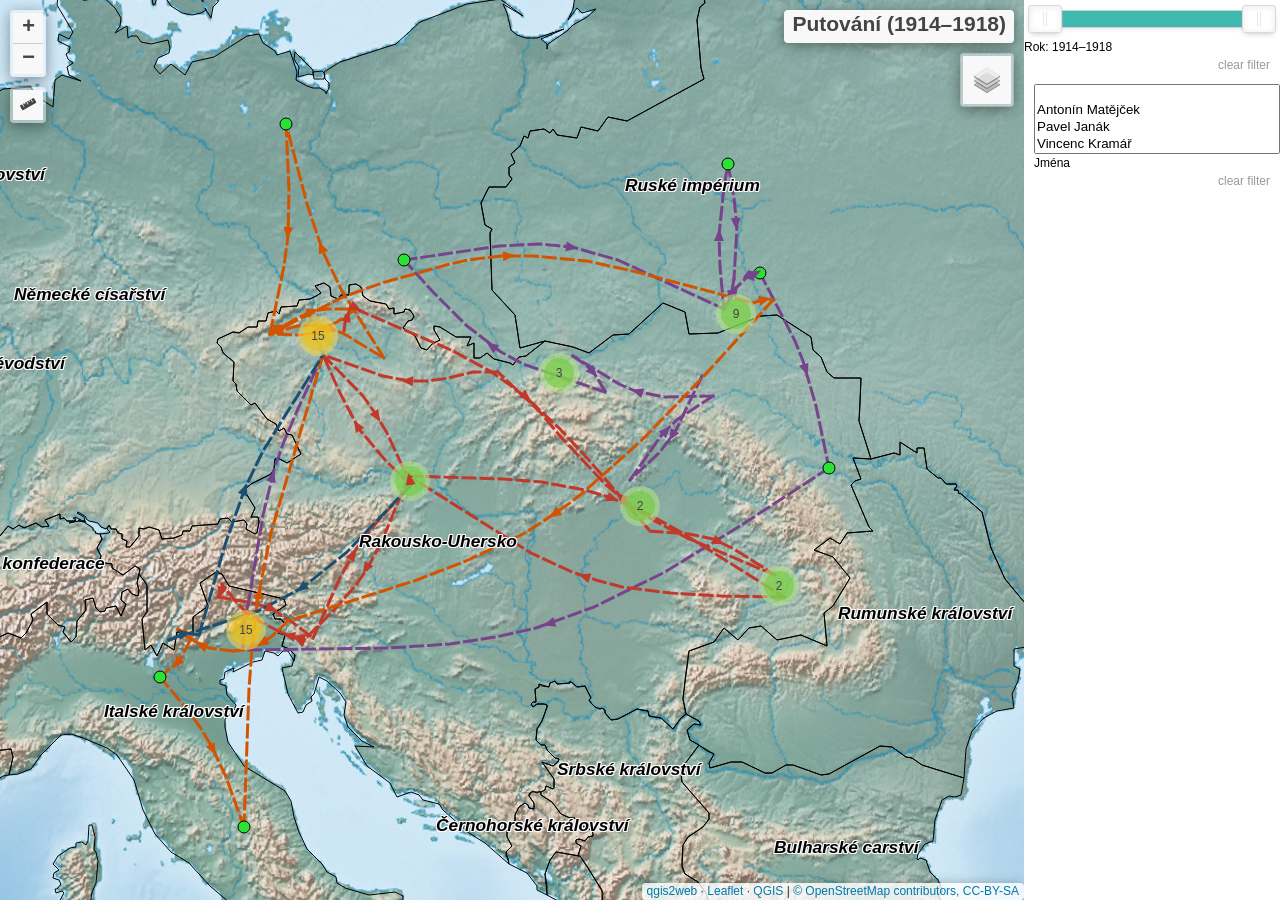
==== index.html @ b9229f4b "Add files via upload" ====
<!doctype html>
<html lang="en">
    <head>
        <meta charset="utf-8">
        <meta http-equiv="X-UA-Compatible" content="IE=edge">
        <meta name="viewport" content="initial-scale=1,user-scalable=no,maximum-scale=1,width=device-width">
        <meta name="mobile-web-app-capable" content="yes">
        <meta name="apple-mobile-web-app-capable" content="yes">
        <link rel="stylesheet" href="css/leaflet.css">
        <link rel="stylesheet" href="css/L.Control.Layers.Tree.css">
        <link rel="stylesheet" href="css/qgis2web.css">
        <link rel="stylesheet" href="css/fontawesome-all.min.css">
        <link rel="stylesheet" href="css/MarkerCluster.css">
        <link rel="stylesheet" href="css/MarkerCluster.Default.css">
        <link rel="stylesheet" href="css/filter.css">
<link rel="stylesheet" href="css/nouislider.min.css">
        <link rel="stylesheet" href="css/leaflet.photon.css">
        <link rel="stylesheet" href="css/leaflet-measure.css">
        <style>
        html, body, #map {
            width: 100%;
            height: 100%;
            padding: 0;
            margin: 0;
        }
        </style>
        <title>Putování (1914–1918)</title>
    </head>
    <body>
        <div id="map">
        </div>
        <script src="js/qgis2web_expressions.js"></script>
        <script src="js/leaflet.js"></script>
        <script src="js/L.Control.Layers.Tree.min.js"></script>
        <script src="js/leaflet.rotatedMarker.js"></script>
        <script src="js/leaflet.pattern.js"></script>
        <script src="js/leaflet-hash.js"></script>
        <script src="js/Autolinker.min.js"></script>
        <script src="js/rbush.min.js"></script>
        <script src="js/labelgun.min.js"></script>
        <script src="js/labels.js"></script>
        <script src="js/leaflet.photon.js"></script>
        <script src="js/leaflet-measure.js"></script>
        <script src="js/leaflet.markercluster.js"></script>
        <script src="js/tailDT.js"></script>
<script src="js/nouislider.min.js"></script>
<script src="js/wNumb.js"></script>
        <script src="data/Hranice_3.js"></script>
        <script src="data/Pohybosob_4.js"></script>
        <script src="data/Navtvenmsta_5.js"></script>
        <script>
        // --- Vlastní úprava: pevný počáteční pohled na mapu ---
        // Původní map.fitBounds(...) si samo dopočítávalo zoom podle aktuální
        // pixelové velikosti #map divu - na notebooku a na velkém externím
        // monitoru proto vycházel jiný zoom a tedy i jiný (dole navíc natvrdo
        // zamčený) výřez mapy. Střed a zoom jsou teď pevně dané (setView), takže
        // měřítko i výřez jsou na všech zařízeních stejné.
        var map = L.map('map', {
            zoomControl: false,
            maxZoom: 11,
            minZoom: 6,
            maxBounds: L.latLngBounds(
                [41.927088784312986, 4.08157305298569],
                [54.69405779497386, 33.1164705086548]
            )
        }).setView([48.713509044983, 18.599021780820255], 6);
        var hash = new L.Hash(map);
        map.attributionControl.setPrefix('<a href="https://github.com/qgis2web/qgis2web" target="_blank">qgis2web</a> &middot; <a href="https://leafletjs.com" title="A JS library for interactive maps">Leaflet</a> &middot; <a href="https://qgis.org">QGIS</a>');
        var autolinker = new Autolinker({truncate: {length: 30, location: 'smart'}});

        // --- Vlastní úprava: sjednocení názvů atributů mezi vrstvou bodů a vrstvou tras,
        //     aby filtr Rok / Jména fungoval na obou vrstvách stejně (qgis2web export
        //     má u bodů atributy 'ROK' a 'Jméno' ve zkráceném tvaru, např. "Zd. Wirth",
        //     u linek atributy 'Rok' a 'Jména ' v plném tvaru, např. "Zdeněk Wirth").
        //     Mapování zkratka -> plné jméno se dopočítá dynamicky z vrstvy tras podle
        //     příjmení, takže funguje i po případné další změně jmen v QGISu. ---
        (function normalizeAttributesForFilter() {
            if (typeof json_Navtvenmsta_5 === 'undefined' || typeof json_Pohybosob_4 === 'undefined') return;
            var surnameToFullName = {};
            json_Pohybosob_4.features.forEach(function (f) {
                var full = f.properties['Jména '];
                if (!full) return;
                var parts = String(full).trim().split(' ');
                surnameToFullName[parts[parts.length - 1]] = full;
            });
            json_Navtvenmsta_5.features.forEach(function (f) {
                var p = f.properties;
                if (p['ROK'] !== undefined && p['Rok'] === undefined) {
                    p['Rok'] = p['ROK'];
                }
                if (p['Jméno'] !== undefined && p['Jména '] === undefined) {
                    var parts = String(p['Jméno']).trim().split(' ');
                    var surname = parts[parts.length - 1];
                    p['Jména '] = surnameToFullName[surname] || p['Jméno'];
                }
            });
        })();

        // remove popup's row if "visible-with-data"
        function removeEmptyRowsFromPopupContent(content, feature) {
         var tempDiv = document.createElement('div');
         tempDiv.innerHTML = content;
         var rows = tempDiv.querySelectorAll('tr');
         for (var i = 0; i < rows.length; i++) {
             var td = rows[i].querySelector('td.visible-with-data');
             var key = td ? td.id : '';
             if (td && td.classList.contains('visible-with-data') && feature.properties[key] == null) {
                 rows[i].parentNode.removeChild(rows[i]);
             }
         }
         return tempDiv.innerHTML;
        }
        // modify popup if contains media
        function addClassToPopupIfMedia(content, popup) {
            var tempDiv = document.createElement('div');
            tempDiv.innerHTML = content;
            var imgTd = tempDiv.querySelector('td img');
            if (imgTd) {
                var src = imgTd.getAttribute('src');
                if (/\.(jpg|jpeg|png|gif|bmp|webp|avif)$/i.test(src)) {
                    popup._contentNode.classList.add('media');
                    var img = popup._contentNode.querySelector('td img');
                    if (img) {
                        // If already loaded (cache), update immediately
                        if (img.complete && img.naturalHeight > 0) {
                            popup.update();
                        } else {
                            img.addEventListener('load', function() {
                                popup.update();
                            });
                            img.addEventListener('error', function() {
                                popup.update();
                            });
                        }
                    }
                } else if (/\.(mp3|wav|ogg|aac)$/i.test(src)) {
                    var audio = document.createElement('audio');
                    audio.controls = true;
                    audio.src = src;
                    imgTd.parentNode.replaceChild(audio, imgTd);
                    popup._contentNode.classList.add('media');
                    setTimeout(function() {
                        popup.setContent(tempDiv.innerHTML);
                        popup.update();
                    }, 10);
                } else if (/\.(mp4|webm|ogg|mov)$/i.test(src)) {
                    var video = document.createElement('video');
                    video.controls = true;
                    video.src = src;
                    video.style.width = "400px";
                    video.style.height = "300px";
                    video.style.maxHeight = "60vh";
                    video.style.maxWidth = "60vw";
                    imgTd.parentNode.replaceChild(video, imgTd);
                    popup._contentNode.classList.add('media');
                    // Aggiorna il popup quando il video carica i metadati
                    video.addEventListener('loadedmetadata', function() {
                        popup.update();
                    });
                    setTimeout(function() {
                        popup.setContent(tempDiv.innerHTML);
                        popup.update();
                    }, 10);
                } else {
                    popup._contentNode.classList.remove('media');
                }
            } else {
                popup._contentNode.classList.remove('media');
            }
        }
        var title = new L.Control({'position':'topright'});
        title.onAdd = function (map) {
            this._div = L.DomUtil.create('div', 'info');
            this.update();
            return this._div;
        };
        title.update = function () {
            this._div.innerHTML = '<h2>Putování (1914–1918)</h2>';
        };
        title.addTo(map);
        var zoomControl = L.control.zoom({
            position: 'topleft'
        }).addTo(map);
        var measureControl = new L.Control.Measure({
            position: 'topleft',
            primaryLengthUnit: 'meters',
            secondaryLengthUnit: 'kilometers',
            primaryAreaUnit: 'sqmeters',
            secondaryAreaUnit: 'hectares'
        });
        measureControl.addTo(map);
        document.getElementsByClassName('leaflet-control-measure-toggle')[0].innerHTML = '';
        document.getElementsByClassName('leaflet-control-measure-toggle')[0].className += ' fas fa-ruler';
        var bounds_group = new L.featureGroup([]);
        map.createPane('pane_OSMStandard_0');
        map.getPane('pane_OSMStandard_0').style.zIndex = 400;
        var layer_OSMStandard_0 = L.tileLayer('https://tile.openstreetmap.org/{z}/{x}/{y}.png', {
            pane: 'pane_OSMStandard_0',
            opacity: 1.0,
            attribution: '<a href="https://www.openstreetmap.org/copyright">© OpenStreetMap contributors, CC-BY-SA</a>',
            minZoom: 6,
            maxZoom: 11,
            minNativeZoom: 0,
            maxNativeZoom: 19
        });
        layer_OSMStandard_0;
        map.addLayer(layer_OSMStandard_0);
        map.createPane('pane_Podkladovmapa2_1');
        map.getPane('pane_Podkladovmapa2_1').style.zIndex = 401;
        var img_Podkladovmapa2_1 = 'data/Podkladovmapa2_1.png';
        var img_bounds_Podkladovmapa2_1 = [[28.540125208999996,-13.931724787],[60.939460912,56.748032496]];
        var layer_Podkladovmapa2_1 = new L.imageOverlay(img_Podkladovmapa2_1,
                                              img_bounds_Podkladovmapa2_1,
                                              {pane: 'pane_Podkladovmapa2_1'});
        bounds_group.addLayer(layer_Podkladovmapa2_1);
        map.addLayer(layer_Podkladovmapa2_1);
        map.createPane('pane_Podkladovmapa1_2');
        map.getPane('pane_Podkladovmapa1_2').style.zIndex = 402;
        var layer_Podkladovmapa1_2 = L.tileLayer('https://server.arcgisonline.com/ArcGIS/rest/services/World_Shaded_Relief/MapServer/tile/{z}/{y}/{x}', {
            pane: 'pane_Podkladovmapa1_2',
            opacity: 0.601,
            attribution: '',
            minZoom: 6,
            maxZoom: 11,
            minNativeZoom: 0,
            maxNativeZoom: 20
        });
        layer_Podkladovmapa1_2;
        map.addLayer(layer_Podkladovmapa1_2);
        function pop_Hranice_3(feature, layer) {
            var popupContent = '<table>\
                    <tr>\
                        <td colspan="2">' + (feature.properties['NAME'] !== null ? autolinker.link(String(feature.properties['NAME']).replace(/'/g, '\'').toLocaleString()) : '') + '</td>\
                    </tr>\
                    <tr>\
                        <td colspan="2">' + (feature.properties['ABBREVN'] !== null ? autolinker.link(String(feature.properties['ABBREVN']).replace(/'/g, '\'').toLocaleString()) : '') + '</td>\
                    </tr>\
                    <tr>\
                        <td colspan="2">' + (feature.properties['SUBJECTO'] !== null ? autolinker.link(String(feature.properties['SUBJECTO']).replace(/'/g, '\'').toLocaleString()) : '') + '</td>\
                    </tr>\
                    <tr>\
                        <td colspan="2">' + (feature.properties['BORDERPRECISION'] !== null ? autolinker.link(String(feature.properties['BORDERPRECISION']).replace(/'/g, '\'').toLocaleString()) : '') + '</td>\
                    </tr>\
                    <tr>\
                        <td colspan="2">' + (feature.properties['PARTOF'] !== null ? autolinker.link(String(feature.properties['PARTOF']).replace(/'/g, '\'').toLocaleString()) : '') + '</td>\
                    </tr>\
                    <tr>\
                        <td colspan="2">' + (feature.properties['auxiliary_storage_labeling_lineanchorpercent'] !== null ? autolinker.link(String(feature.properties['auxiliary_storage_labeling_lineanchorpercent']).replace(/'/g, '\'').toLocaleString()) : '') + '</td>\
                    </tr>\
                    <tr>\
                        <td colspan="2">' + (feature.properties['auxiliary_storage_labeling_lineanchorclipping'] !== null ? autolinker.link(String(feature.properties['auxiliary_storage_labeling_lineanchorclipping']).replace(/'/g, '\'').toLocaleString()) : '') + '</td>\
                    </tr>\
                    <tr>\
                        <td colspan="2">' + (feature.properties['auxiliary_storage_labeling_lineanchortype'] !== null ? autolinker.link(String(feature.properties['auxiliary_storage_labeling_lineanchortype']).replace(/'/g, '\'').toLocaleString()) : '') + '</td>\
                    </tr>\
                    <tr>\
                        <td colspan="2">' + (feature.properties['auxiliary_storage_labeling_lineanchortextpoint'] !== null ? autolinker.link(String(feature.properties['auxiliary_storage_labeling_lineanchortextpoint']).replace(/'/g, '\'').toLocaleString()) : '') + '</td>\
                    </tr>\
                </table>';
            var content = removeEmptyRowsFromPopupContent(popupContent, feature);
			layer.on('popupopen', function(e) {
				addClassToPopupIfMedia(content, e.popup);
			});
			layer.bindPopup(content, { maxHeight: 400 });
        }

        function style_Hranice_3_0() {
            return {
                pane: 'pane_Hranice_3',
                opacity: 1,
                color: 'rgba(0,0,0,1.0)',
                dashArray: '',
                lineCap: 'butt',
                lineJoin: 'miter',
                weight: 1.0, 
                fillOpacity: 0,
                interactive: false,
            }
        }
        map.createPane('pane_Hranice_3');
        map.getPane('pane_Hranice_3').style.zIndex = 403;
        map.getPane('pane_Hranice_3').style['mix-blend-mode'] = 'normal';
        var layer_Hranice_3 = new L.geoJson(json_Hranice_3, {
            attribution: '',
            interactive: false,
            dataVar: 'json_Hranice_3',
            layerName: 'layer_Hranice_3',
            pane: 'pane_Hranice_3',
            onEachFeature: pop_Hranice_3,
            style: style_Hranice_3_0,
        });
        bounds_group.addLayer(layer_Hranice_3);
        map.addLayer(layer_Hranice_3);
        function pop_Pohybosob_4(feature, layer) {
            var popupContent = '<table>\
                    <tr>\
                        <td colspan="2">' + (feature.properties['Rok'] !== null ? autolinker.link(String(feature.properties['Rok']).replace(/'/g, '\'').toLocaleString()) : '') + '</td>\
                    </tr>\
                    <tr>\
                        <td colspan="2">' + (feature.properties['Jména '] !== null ? autolinker.link(String(feature.properties['Jména ']).replace(/'/g, '\'').toLocaleString()) : '') + '</td>\
                    </tr>\
                </table>';
            var content = removeEmptyRowsFromPopupContent(popupContent, feature);
			layer.on('popupopen', function(e) {
				addClassToPopupIfMedia(content, e.popup);
			});
			layer.bindPopup(content, { maxHeight: 400 });
        }

        function style_Pohybosob_4_0(feature) {
            switch(String(feature.properties['q2wHide_jmeno'])) {
                case 'Janak':
                    return {
                pane: 'pane_Pohybosob_4',
                opacity: 1,
                color: 'rgba(192,57,43,1.0)',
                dashArray: '12.0,6.0',
                lineCap: 'square',
                lineJoin: 'bevel',
                weight: 3.0,
                fillOpacity: 0,
                interactive: true,
            }
                    break;
                case 'Kramar':
                    return {
                pane: 'pane_Pohybosob_4',
                opacity: 1,
                color: 'rgba(211,84,0,1.0)',
                dashArray: '12.0,6.0',
                lineCap: 'square',
                lineJoin: 'bevel',
                weight: 3.0,
                fillOpacity: 0,
                interactive: true,
            }
                    break;
                case 'Matejcka':
                    return {
                pane: 'pane_Pohybosob_4',
                opacity: 1,
                color: 'rgba(27,79,114,1.0)',
                dashArray: '12.0,6.0',
                lineCap: 'square',
                lineJoin: 'bevel',
                weight: 3.0,
                fillOpacity: 0,
                interactive: true,
            }
                    break;
                case 'Wirth':
                    return {
                pane: 'pane_Pohybosob_4',
                opacity: 1,
                color: 'rgba(118,68,138,1.0)',
                dashArray: '12.0,6.0',
                lineCap: 'square',
                lineJoin: 'bevel',
                weight: 3.0,
                fillOpacity: 0,
                interactive: true,
            }
                    break;
            }
        }
        map.createPane('pane_Pohybosob_4');
        map.getPane('pane_Pohybosob_4').style.zIndex = 404;
        map.getPane('pane_Pohybosob_4').style['mix-blend-mode'] = 'normal';
        var layer_Pohybosob_4 = new L.geoJson(json_Pohybosob_4, {
            attribution: '',
            interactive: true,
            dataVar: 'json_Pohybosob_4',
            layerName: 'layer_Pohybosob_4',
            pane: 'pane_Pohybosob_4',
            onEachFeature: pop_Pohybosob_4,
            style: style_Pohybosob_4_0,
        });
        bounds_group.addLayer(layer_Pohybosob_4);
        map.addLayer(layer_Pohybosob_4);
        function pop_Navtvenmsta_5(feature, layer) {
            var popupContent = '<table>\
                    <tr>\
                        <th scope="row">Místo</th>\
                        <td>' + (feature.properties['M�STO'] !== null ? autolinker.link(String(feature.properties['M�STO']).replace(/'/g, '\'').toLocaleString()) : '') + '</td>\
                    </tr>\
                    <tr>\
                        <th scope="row">Rok</th>\
                        <td>' + (feature.properties['ROK'] !== null ? autolinker.link(String(feature.properties['ROK']).replace(/'/g, '\'').toLocaleString()) : '') + '</td>\
                    </tr>\
                    <tr>\
                        <th scope="row">Pořadí </th>\
                        <td>' + (feature.properties['PORADI'] !== null ? autolinker.link(String(feature.properties['PORADI']).replace(/'/g, '\'').toLocaleString()) : '') + '</td>\
                    </tr>\
                    <tr>\
                        <th scope="row">Jméno</th>\
                        <td>' + (feature.properties['Jméno'] !== null ? autolinker.link(String(feature.properties['Jméno']).replace(/'/g, '\'').toLocaleString()) : '') + '</td>\
                    </tr>\
                </table>';
            var content = removeEmptyRowsFromPopupContent(popupContent, feature);
			layer.on('popupopen', function(e) {
				addClassToPopupIfMedia(content, e.popup);
			});
			layer.bindPopup(content, { maxHeight: 400 });
        }

        // --- Vlastní úprava: velikost a barva bodu podle toho, jestli jde o
        //     počáteční, koncový nebo průběžný bod cesty dané osoby. Dřívější
        //     export měl k tomu přímo pole 'Druh' (1 = start, 2 = konec, jinak
        //     mezizastávka) - to už v datech není, ale je tu pole 'PORADI',
        //     které čísluje zastávky KAŽDÉ OSOBY zvlášť od 1 do N v pořadí
        //     cesty. Nejmenší PORADI dané osoby je tedy počáteční bod, největší
        //     koncový bod, vše mezi tím mezizastávka - spočítá se to jednou
        //     dopředu z celé (nefiltrované) vrstvy bodů.
        var poradiRangeByJmeno_Navtvenmsta_5 = {};
        (function () {
            if (typeof json_Navtvenmsta_5 === 'undefined') return;
            json_Navtvenmsta_5.features.forEach(function (f) {
                var jmeno = f.properties['Jméno'];
                var poradi = parseInt(f.properties['PORADI'], 10);
                if (jmeno == null || isNaN(poradi)) return;
                var range = poradiRangeByJmeno_Navtvenmsta_5[jmeno];
                if (!range) {
                    poradiRangeByJmeno_Navtvenmsta_5[jmeno] = { min: poradi, max: poradi };
                } else {
                    if (poradi < range.min) range.min = poradi;
                    if (poradi > range.max) range.max = poradi;
                }
            });
        })();
        function style_Navtvenmsta_5_0(feature) {
            var jmeno = feature ? feature.properties['Jméno'] : null;
            var poradi = feature ? parseInt(feature.properties['PORADI'], 10) : NaN;
            var range = jmeno != null ? poradiRangeByJmeno_Navtvenmsta_5[jmeno] : null;
            var radius = 6.0;
            var fillColor = 'rgba(43,225,52,1.0)';
            if (range && !isNaN(poradi)) {
                if (poradi === range.min) {
                    radius = 14.0;
                    fillColor = 'rgba(39,174,96,1.0)';
                } else if (poradi === range.max) {
                    radius = 14.0;
                    fillColor = 'rgba(192,57,43,1.0)';
                }
            }
            return {
                pane: 'pane_Navtvenmsta_5',
                radius: radius,
                opacity: 1,
                color: 'rgba(0,0,0,1.0)',
                dashArray: '',
                lineCap: 'butt',
                lineJoin: 'miter',
                weight: 1.0,
                fill: true,
                fillOpacity: 1,
                fillColor: fillColor,
                interactive: true,
            }
        }
        map.createPane('pane_Navtvenmsta_5');
        map.getPane('pane_Navtvenmsta_5').style.zIndex = 405;
        map.getPane('pane_Navtvenmsta_5').style['mix-blend-mode'] = 'normal';
        var layer_Navtvenmsta_5 = new L.geoJson(json_Navtvenmsta_5, {
            attribution: '',
            interactive: true,
            dataVar: 'json_Navtvenmsta_5',
            layerName: 'layer_Navtvenmsta_5',
            pane: 'pane_Navtvenmsta_5',
            onEachFeature: pop_Navtvenmsta_5,
            pointToLayer: function (feature, latlng) {
                var context = {
                    feature: feature,
                    variables: {}
                };
                return L.circleMarker(latlng, style_Navtvenmsta_5_0(feature));
            },
        });
        var cluster_Navtvenmsta_5 = new L.MarkerClusterGroup({showCoverageOnHover: false,
            spiderfyDistanceMultiplier: 2});
        cluster_Navtvenmsta_5.addLayer(layer_Navtvenmsta_5);

        bounds_group.addLayer(layer_Navtvenmsta_5);
        cluster_Navtvenmsta_5.addTo(map);

        // --- Vlastní úprava: šipky se směrem pohybu na trasách (Pohybosob_4) ---
        // Barvy odpovídají barvám linek v style_Pohybosob_4_0.
        var personColors_Pohybosob_4 = {
            'Janak': 'rgba(192,57,43,1.0)',
            'Kramar': 'rgba(211,84,0,1.0)',
            'Matejcka': 'rgba(27,79,114,1.0)',
            'Wirth': 'rgba(118,68,138,1.0)'
        };
        function bearingBetween(lat1, lon1, lat2, lon2) {
            var toRad = function (d) { return d * Math.PI / 180; };
            var toDeg = function (r) { return r * 180 / Math.PI; };
            var dLon = toRad(lon2 - lon1);
            var y = Math.sin(dLon) * Math.cos(toRad(lat2));
            var x = Math.cos(toRad(lat1)) * Math.sin(toRad(lat2)) -
                    Math.sin(toRad(lat1)) * Math.cos(toRad(lat2)) * Math.cos(dLon);
            return (toDeg(Math.atan2(y, x)) + 360) % 360;
        }
        function haversineKm(a, b) {
            var R = 6371;
            var toRad = function (d) { return d * Math.PI / 180; };
            var dLat = toRad(b[1] - a[1]);
            var dLon = toRad(b[0] - a[0]);
            var lat1 = toRad(a[1]), lat2 = toRad(b[1]);
            var h = Math.pow(Math.sin(dLat / 2), 2) +
                    Math.cos(lat1) * Math.cos(lat2) * Math.pow(Math.sin(dLon / 2), 2);
            return 2 * R * Math.asin(Math.sqrt(h));
        }
        function midpointWithBearing(coords) {
            // coords: pole bodů [lon, lat] jedné linie (jeden úsek trasy)
            if (!coords || coords.length < 2) return null;
            var dist = [0];
            for (var i = 1; i < coords.length; i++) {
                dist.push(dist[i - 1] + haversineKm(coords[i - 1], coords[i]));
            }
            var half = dist[dist.length - 1] / 2;
            var idx = 1;
            while (idx < dist.length && dist[idx] < half) idx++;
            var p1 = coords[idx - 1], p2 = coords[idx];
            var segLen = dist[idx] - dist[idx - 1];
            var t = segLen > 0 ? (half - dist[idx - 1]) / segLen : 0;
            var lat = p1[1] + (p2[1] - p1[1]) * t;
            var lon = p1[0] + (p2[0] - p1[0]) * t;
            return {
                latlng: L.latLng(lat, lon),
                bearing: bearingBetween(p1[1], p1[0], p2[1], p2[0])
            };
        }
        var layer_Pohybosob_4_arrows = L.layerGroup();
        function rebuildArrows_Pohybosob_4() {
            layer_Pohybosob_4_arrows.clearLayers();
            layer_Pohybosob_4.eachLayer(function (lyr) {
                var feature = lyr.feature;
                if (!feature || !feature.geometry) return;
                var color = personColors_Pohybosob_4[feature.properties['q2wHide_jmeno']] || 'rgba(60,60,60,1.0)';
                feature.geometry.coordinates.forEach(function (lineCoords) {
                    var arrow = midpointWithBearing(lineCoords);
                    if (!arrow) return;
                    // Pozn.: šipka je nakreslená jako SVG trojúhelník, jehož těžiště
                    // leží přesně ve středu SVG (8,8) - kolem tohoto bodu se zároveň
                    // otáčí (transform="rotate(...)" v samotném SVG, ne CSS transform
                    // na obalovém divu). Díky tomu zůstává těžiště šipky přesně na
                    // bodu arrow.latlng (střed linie) při libovolném úhlu natočení -
                    // dřívější verze (CSS border-trik + CSS transform:rotate na celém
                    // ikonovém divu) měla těžiště trojúhelníku posunuté od skutečného
                    // středu ohraničujícího boxu, takže se šipka po otočení vizuálně
                    // posouvala mimo osu linie.
                    var icon = L.divIcon({
                        className: 'movement-arrow-icon',
                        html: '<svg width="16" height="16" viewBox="0 0 16 16" style="overflow:visible;">' +
                              '<polygon points="8,0 3,12 13,12" fill="' + color + '" transform="rotate(' + arrow.bearing + ' 8 8)"></polygon>' +
                              '</svg>',
                        iconSize: [16, 16],
                        iconAnchor: [8, 8]
                    });
                    L.marker(arrow.latlng, { icon: icon, interactive: false, keyboard: false }).addTo(layer_Pohybosob_4_arrows);
                });
            });
        }
        rebuildArrows_Pohybosob_4();
        layer_Pohybosob_4_arrows.addTo(map);
        // Šipky nemají vlastní položku v přepínači vrstev - řídí se viditelností
        // vrstvy "Pohyb osob" (layer_Pohybosob_4), zapnou/vypnou se s ní společně.
        map.on('overlayadd', function (e) {
            if (e.layer === layer_Pohybosob_4) {
                layer_Pohybosob_4_arrows.addTo(map);
            }
        });
        map.on('overlayremove', function (e) {
            if (e.layer === layer_Pohybosob_4) {
                map.removeLayer(layer_Pohybosob_4_arrows);
            }
        });

        map.on("zoomend", function(e) {
            if (map.getZoom() <= 7 && map.getZoom() >= 2) {
                map.addLayer(layer_Podkladovmapa2_1);
            } else if (map.getZoom() > 7 || map.getZoom() < 2) {
                map.removeLayer(layer_Podkladovmapa2_1);
            }
            if (map.getZoom() <= 7 && map.getZoom() >= 2) {
                map.addLayer(layer_Podkladovmapa1_2);
            } else if (map.getZoom() > 7 || map.getZoom() < 2) {
                map.removeLayer(layer_Podkladovmapa1_2);
            }
            if (map.getZoom() <= 7 && map.getZoom() >= 2) {
                map.addLayer(layer_Hranice_3);
            } else if (map.getZoom() > 7 || map.getZoom() < 2) {
                map.removeLayer(layer_Hranice_3);
            }
        });
            if (map.getZoom() <= 7 && map.getZoom() >= 2) {
                map.addLayer(layer_Podkladovmapa2_1);
            } else if (map.getZoom() > 7 || map.getZoom() < 2) {
                map.removeLayer(layer_Podkladovmapa2_1);
            }
            if (map.getZoom() <= 7 && map.getZoom() >= 2) {
                map.addLayer(layer_Podkladovmapa1_2);
            } else if (map.getZoom() > 7 || map.getZoom() < 2) {
                map.removeLayer(layer_Podkladovmapa1_2);
            }
            if (map.getZoom() <= 7 && map.getZoom() >= 2) {
                map.addLayer(layer_Hranice_3);
            } else if (map.getZoom() > 7 || map.getZoom() < 2) {
                map.removeLayer(layer_Hranice_3);
            }
        var overlaysTree = [
            {label: 'Navštívená místa<br /><table><tr><td style="text-align: center;"><span style="display: inline-block; width: 16px; height: 16px; border-radius: 50%; background-color: rgba(39,174,96,1.0); border: 1px solid #000;"></span></td><td>Počátek cesty</td></tr><tr><td style="text-align: center;"><span style="display: inline-block; width: 9px; height: 9px; border-radius: 50%; background-color: rgba(43,225,52,1.0); border: 1px solid #000;"></span></td><td>Průběžný bod</td></tr><tr><td style="text-align: center;"><span style="display: inline-block; width: 16px; height: 16px; border-radius: 50%; background-color: rgba(192,57,43,1.0); border: 1px solid #000;"></span></td><td>Konec cesty</td></tr></table>', layer: cluster_Navtvenmsta_5},
            {label: 'Pohyb osob<br /><table><tr><td style="text-align: center;"><img src="legend/Pohybosob_4_Janak0.png" /></td><td>Pavel Janák</td></tr><tr><td style="text-align: center;"><img src="legend/Pohybosob_4_Kramar1.png" /></td><td>Vincenc Kramář</td></tr><tr><td style="text-align: center;"><img src="legend/Pohybosob_4_Matejcka2.png" /></td><td>Antonín Matějček</td></tr><tr><td style="text-align: center;"><img src="legend/Pohybosob_4_Wirth3.png" /></td><td>Zdeněk Wirth</td></tr></table>', layer: layer_Pohybosob_4},
            {label: '<img src="legend/Hranice_3.png" /> Hranice', layer: layer_Hranice_3},
            {label: "Podkladová mapa 1", layer: layer_Podkladovmapa1_2},
            {label: "Podkladová mapa 2", layer: layer_Podkladovmapa2_1},
            {label: "OSM Standard", layer: layer_OSMStandard_0},]
        var lay = L.control.layers.tree(null, overlaysTree,{
            //namedToggle: true,
            //selectorBack: false,
            //closedSymbol: '&#8862; &#x1f5c0;',
            //openedSymbol: '&#8863; &#x1f5c1;',
            //collapseAll: 'Collapse all',
            //expandAll: 'Expand all',
            collapsed: true,
        });
        lay.addTo(map);

        // --- Vlastní úprava: správné vycentrování názvů států (Hranice_3) ---
        // Leaflet u polygonu s více částmi (MultiPolygon) bere pro výchozí
        // umístění tooltipu (getCenter) pouze PRVNÍ část geometrie - pokud má
        // stát v datech kromě hlavního území i drobné ostrůvky/exklávy jako
        // samostatné části pole coordinates, může tak popisek skončit
        // uprostřed malého ostrůvku daleko od zbytku země (přesně to se dělo
        // u Německa - popisek byl na ostrůvku v Baltském moři na severu).
        // Místo toho si pro každý stát najdeme "vizuální střed" (pól
        // nepřístupnosti / pole of inaccessibility, stejný princip jako
        // používá např. Mapbox pro popisky států) největší souvislé části
        // jeho území, a tooltip na tento bod výslovně umístíme.
        function ringSignedArea(ring) {
            var sum = 0;
            for (var i = 0, len = ring.length, j = len - 1; i < len; j = i++) {
                sum += (ring[j][0] - ring[i][0]) * (ring[j][1] + ring[i][1]);
            }
            return sum / 2;
        }
        function ringCentroidXY(ring) {
            var x = 0, y = 0, n = ring.length;
            for (var i = 0; i < n; i++) { x += ring[i][0]; y += ring[i][1]; }
            return [x / n, y / n];
        }
        function pointToSegDist(px, py, ax, ay, bx, by) {
            var x = ax, y = ay, dx = bx - ax, dy = by - ay;
            if (dx !== 0 || dy !== 0) {
                var t = ((px - ax) * dx + (py - ay) * dy) / (dx * dx + dy * dy);
                if (t > 1) { x = bx; y = by; }
                else if (t > 0) { x += dx * t; y += dy * t; }
            }
            dx = px - x; dy = py - y;
            return Math.sqrt(dx * dx + dy * dy);
        }
        // Znaménková vzdálenost bodu od polygonu (kladná uvnitř, záporná vně)
        function pointToPolygonDist(x, y, rings) {
            var inside = false, minDist = Infinity;
            for (var k = 0; k < rings.length; k++) {
                var ring = rings[k];
                for (var i = 0, len = ring.length, j = len - 1; i < len; j = i++) {
                    var a = ring[i], b = ring[j];
                    if ((a[1] > y) !== (b[1] > y) &&
                        (x < (b[0] - a[0]) * (y - a[1]) / (b[1] - a[1]) + a[0])) {
                        inside = !inside;
                    }
                    minDist = Math.min(minDist, pointToSegDist(x, y, a[0], a[1], b[0], b[1]));
                }
            }
            return (inside ? 1 : -1) * minDist;
        }
        function makeCell(x, y, h, rings) {
            var d = pointToPolygonDist(x, y, rings);
            return { x: x, y: y, h: h, d: d, max: d + h * Math.SQRT2 };
        }
        function centroidCell(rings) {
            var area = 0, x = 0, y = 0, ring = rings[0];
            for (var i = 0, len = ring.length, j = len - 1; i < len; j = i++) {
                var a = ring[i], b = ring[j];
                var f = a[0] * b[1] - b[0] * a[1];
                x += (a[0] + b[0]) * f;
                y += (a[1] + b[1]) * f;
                area += f * 3;
            }
            if (area === 0) return makeCell(ring[0][0], ring[0][1], 0, rings);
            return makeCell(x / area, y / area, 0, rings);
        }
        // "Pole of inaccessibility" - bod uvnitř polygonu nejdál od hranice,
        // vhodný pro umístění popisku i u nepravidelných/protáhlých tvarů.
        function polylabel(rings) {
            var outer = rings[0];
            var minX, minY, maxX, maxY;
            for (var i = 0; i < outer.length; i++) {
                var p = outer[i];
                if (i === 0 || p[0] < minX) minX = p[0];
                if (i === 0 || p[1] < minY) minY = p[1];
                if (i === 0 || p[0] > maxX) maxX = p[0];
                if (i === 0 || p[1] > maxY) maxY = p[1];
            }
            var width = maxX - minX, height = maxY - minY;
            var cellSize = Math.min(width, height);
            if (cellSize === 0) return { lon: outer[0][0], lat: outer[0][1] };
            var precision = Math.max(cellSize / 40, 1e-6);
            var h = cellSize / 2;
            var cellQueue = [];
            for (var x = minX; x < maxX; x += cellSize) {
                for (var y = minY; y < maxY; y += cellSize) {
                    cellQueue.push(makeCell(x + h, y + h, h, rings));
                }
            }
            var bestCell = centroidCell(rings);
            var bboxCell = makeCell(minX + width / 2, minY + height / 2, 0, rings);
            if (bboxCell.d > bestCell.d) bestCell = bboxCell;
            var numProbes = cellQueue.length;
            while (cellQueue.length) {
                cellQueue.sort(function (a, b) { return a.max - b.max; });
                var cell = cellQueue.pop();
                if (cell.d > bestCell.d) bestCell = cell;
                if (cell.max - bestCell.d <= precision || numProbes > 15000) continue;
                h = cell.h / 2;
                cellQueue.push(makeCell(cell.x - h, cell.y - h, h, rings));
                cellQueue.push(makeCell(cell.x + h, cell.y - h, h, rings));
                cellQueue.push(makeCell(cell.x - h, cell.y + h, h, rings));
                cellQueue.push(makeCell(cell.x + h, cell.y + h, h, rings));
                numProbes += 4;
            }
            return { lon: bestCell.x, lat: bestCell.y };
        }
        // Oblast, ve které leží "hlavní" (mapované) území států na této mapě -
        // vylučuje vzdálené zámořské državy typu Grónska u Dánska, které by
        // jinak jako plošně největší část geometrie přetáhly popisek úplně
        // mimo Evropu. Když by state neměl žádnou část v této oblasti,
        // použije se prostě plošně největší část (bezpečná záloha).
        var LABEL_REGION = { minLon: -15, maxLon: 185, minLat: 8, maxLat: 79 };
        function inLabelRegion(c) {
            return c[0] >= LABEL_REGION.minLon && c[0] <= LABEL_REGION.maxLon &&
                   c[1] >= LABEL_REGION.minLat && c[1] <= LABEL_REGION.maxLat;
        }
        // Ořízne polygon (Sutherland-Hodgman) na obdélníkovou oblast - používá se níže,
        // aby se u rozlehlých států (Rusko, Osmanská říše), které zasahují daleko mimo
        // Evropu, hledal "vizuální střed" jen v té části území, která je na téhle mapě
        // skutečně vidět a relevantní - jinak by pól nepřístupnosti u obřího a nepravidelně
        // tvarovaného státu jako Rusko vyšel někde na Sibiři/v Kazachstánu, mimo záběr mapy.
        function clipRingToBBox(ring, minX, minY, maxX, maxY) {
            function clipEdge(points, inside, intersect) {
                var out = [];
                for (var i = 0; i < points.length; i++) {
                    var cur = points[i];
                    var prev = points[(i - 1 + points.length) % points.length];
                    var curIn = inside(cur), prevIn = inside(prev);
                    if (curIn) {
                        if (!prevIn) out.push(intersect(prev, cur));
                        out.push(cur);
                    } else if (prevIn) {
                        out.push(intersect(prev, cur));
                    }
                }
                return out;
            }
            function lerp(a, b, t) { return [a[0] + (b[0] - a[0]) * t, a[1] + (b[1] - a[1]) * t]; }
            var pts = ring.slice();
            if (pts.length > 1 && pts[0][0] === pts[pts.length - 1][0] && pts[0][1] === pts[pts.length - 1][1]) pts.pop();
            pts = clipEdge(pts, function (p) { return p[0] >= minX; }, function (a, b) { return lerp(a, b, (minX - a[0]) / (b[0] - a[0])); });
            if (!pts.length) return [];
            pts = clipEdge(pts, function (p) { return p[0] <= maxX; }, function (a, b) { return lerp(a, b, (maxX - a[0]) / (b[0] - a[0])); });
            if (!pts.length) return [];
            pts = clipEdge(pts, function (p) { return p[1] >= minY; }, function (a, b) { return lerp(a, b, (minY - a[1]) / (b[1] - a[1])); });
            if (!pts.length) return [];
            pts = clipEdge(pts, function (p) { return p[1] <= maxY; }, function (a, b) { return lerp(a, b, (maxY - a[1]) / (b[1] - a[1])); });
            if (pts.length) pts.push(pts[0]);
            return pts;
        }
        // Skutečná viditelná/plovatelná oblast mapy (stejné hranice jako
        // map.fitBounds výš - mapa má nastavené maxBounds, takže mimo tento
        // obdélník se uživatel nikdy nedostane). Popisek necháváme na jeho
        // přirozeném geometrickém středu, POKUD leží uvnitř - a teprve když by
        // vyšel mimo (typicky u obřích/nepravidelných států jako Rusko, Osmanská
        // říše nebo Švédsko, kde "vizuální střed" celého území padne daleko za
        // hranu mapy), dopočítáme náhradní bod jen z té části území, která se na
        // mapě opravdu zobrazuje - ať je popisek vždy někde vidět.
        var MAP_VIEW_BOUNDS = { minLon: 4.08157305298569, minLat: 41.927088784312986, maxLon: 33.1164705086548, maxLat: 54.69405779497386 };
        function isInMapViewBounds(pt) {
            return pt.lon >= MAP_VIEW_BOUNDS.minLon && pt.lon <= MAP_VIEW_BOUNDS.maxLon &&
                   pt.lat >= MAP_VIEW_BOUNDS.minLat && pt.lat <= MAP_VIEW_BOUNDS.maxLat;
        }
        // Ruční výjimka: u Ruského impéria je i běžně dopočítaný náhradní bod
        // (viz labelPointForGeometry níže) posunutý až k pravému okraji mapy,
        // kde je popisek hůř čitelný. Pro tento stát proto počítáme "vizuální
        // střed" jen z užšího výřezu blíž k jeho západní hranici (tehdejší
        // Polsko/Pobaltí byly součástí Ruského impéria), aby byl popisek lépe vidět.
        var COUNTRY_LABEL_CLIP_OVERRIDES = {
            'Ruské impérium': { minLon: MAP_VIEW_BOUNDS.minLon, minLat: MAP_VIEW_BOUNDS.minLat, maxLon: 24, maxLat: MAP_VIEW_BOUNDS.maxLat }
        };
        function labelPointForGeometry(geometry, name) {
            var polys;
            if (geometry.type === 'Polygon') polys = [geometry.coordinates];
            else if (geometry.type === 'MultiPolygon') polys = geometry.coordinates;
            else return null;
            var parts = polys.map(function (p) {
                return { poly: p, area: Math.abs(ringSignedArea(p[0])), centroid: ringCentroidXY(p[0]) };
            });
            parts.sort(function (a, b) { return b.area - a.area; });
            var chosen = null;
            for (var i = 0; i < parts.length; i++) {
                if (inLabelRegion(parts[i].centroid)) { chosen = parts[i]; break; }
            }
            if (!chosen) chosen = parts[0];
            var poly = chosen.poly;
            var naturalPt = polylabel(poly);
            var override = name ? COUNTRY_LABEL_CLIP_OVERRIDES[name] : null;
            if (!override && isInMapViewBounds(naturalPt)) return naturalPt;
            // Přirozený střed je mimo viditelnou oblast mapy (nebo je pro tento
            // stát ručně vynucený užší výřez) - zkusíme spočítat střed jen z té
            // části státu, která do daného obdélníku skutečně zasahuje.
            var clipBounds = override || MAP_VIEW_BOUNDS;
            var clippedOuter = clipRingToBBox(poly[0], clipBounds.minLon, clipBounds.minLat, clipBounds.maxLon, clipBounds.maxLat);
            var minAreaFraction = override ? 0.001 : 0.02;
            if (clippedOuter.length >= 4 && Math.abs(ringSignedArea(clippedOuter)) > chosen.area * minAreaFraction) {
                var clippedPoly = [clippedOuter];
                for (var h = 1; h < poly.length; h++) {
                    var clippedHole = clipRingToBBox(poly[h], clipBounds.minLon, clipBounds.minLat, clipBounds.maxLon, clipBounds.maxLat);
                    if (clippedHole.length >= 4) clippedPoly.push(clippedHole);
                }
                return polylabel(clippedPoly);
            }
            // I mimo mapu je to pořád nejlepší dostupný bod (stát na mapě
            // prakticky vůbec není vidět, např. jen nepatrným okrajem).
            return naturalPt;
        }
        // Ruční drobné doladění pozice u vybraných zemí - na výslovné přání
        // posunuté o pár desetin stupně daným směrem oproti běžně
        // vypočtenému bodu (beze změny samotného výpočtu/algoritmu).
        var COUNTRY_LABEL_NUDGE = {
            'Francouzská republika': { dLon: -0.6, dLat: 0 },
            'Nizozemské království': { dLon: 0, dLat: -0.5 }
        };
        function placeCountryLabel(layer) {
            if (layer.feature && layer.feature.geometry) {
                var name = layer.feature.properties ? layer.feature.properties['NAME'] : null;
                var pt = labelPointForGeometry(layer.feature.geometry, name);
                var nudge = name ? COUNTRY_LABEL_NUDGE[name] : null;
                if (pt && nudge) {
                    pt = { lat: pt.lat + nudge.dLat, lon: pt.lon + nudge.dLon };
                }
                if (pt && layer.getTooltip()) {
                    layer.getTooltip().setLatLng(L.latLng(pt.lat, pt.lon));
                }
            }
        }

        var i = 0;
        layer_Hranice_3.eachLayer(function(layer) {
            var context = {
                feature: layer.feature,
                variables: {}
            };
            layer.bindTooltip((layer.feature.properties['NAME'] !== null?String('<div style="color: #000000; font-size: 13pt; font-weight: bold; font-style: italic; font-family: \'Calibri\', sans-serif;">' + layer.feature.properties['NAME']) + '</div>':''), {permanent: true, offset: [-0, -16], className: 'css_Hranice_3', direction: 'center'});
            placeCountryLabel(layer);
            labels.push(layer);
            totalMarkers += 1;
              layer.added = true;
              addLabel(layer, i);
              i++;
        });
        // --- Vlastní úprava: udržení pozice popisků zemí po zazoomování/odzoomování ---
        // Vrstva hranic (layer_Hranice_3) se v určitém rozsahu zoomu automaticky
        // skrývá a znovu zobrazuje (viz map.on("zoomend", ...) níže). Leaflet při
        // každém opětovném přidání vrstvy na mapu interně otevře permanentní
        // tooltip znovu a - protože jsme mu explicitně nepředali souřadnice -
        // spočítá si vlastní výchozí pozici z ohraničujícího obdélníku geometrie
        // (layer.getCenter()), čímž přepíše náš vypočtený "vizuální střed" a
        // popisky se rozhodí. Proto při každém opětovném přidání vrstvy na mapu
        // znovu vynutíme naši vlastní pozici.
        map.on('layeradd', function (e) {
            if (e.layer === layer_Hranice_3) {
                layer_Hranice_3.eachLayer(placeCountryLabel);
            }
        });
        var mapDiv = document.getElementById('map');
        var row = document.createElement('div');
        row.className="row";
        row.id="all";
        row.style.height = "100%";
        var col1 = document.createElement('div');
        col1.className="col9";
        col1.id = "mapWindow";
        col1.style.height = "99%";
        col1.style.width = "80%";
        col1.style.display = "inline-block";
        var col2 = document.createElement('div');
        col2.className="col3";
        col2.id = "menu";
        col2.style.display = "inline-block";
        mapDiv.parentNode.insertBefore(row, mapDiv);
        document.getElementById("all").appendChild(col1);
        document.getElementById("all").appendChild(col2);
        col1.appendChild(mapDiv)
        var Filters = {"Rok": "int","Jména ": "str"};
        function filterFunc() {
          map.eachLayer(function(lyr){
          if ("options" in lyr && "dataVar" in lyr["options"]){
            features = this[lyr["options"]["dataVar"]].features.slice(0);
            try{
              for (key in Filters){
                keyS = key.replace(/[^a-zA-Z0-9_]/g, "")
                if (Filters[key] == "str" || Filters[key] == "bool"){
                  var selection = [];
                  var options = document.getElementById("sel_" + keyS).options
                  for (var i=0; i < options.length; i++) {
                    if (options[i].selected) selection.push(options[i].value);
                  }
                    try{
                      if (key in features[0].properties){
                        for (i = features.length - 1;
                          i >= 0; --i){
                          if (selection.indexOf(
                          features[i].properties[key])<0
                          && selection.length>0) {
                          features.splice(i,1);
                          }
                        }
                      }
                    } catch(err){
                  }
                }
                if (Filters[key] == "int"){
                  sliderVals =  document.getElementById(
                    "div_" + keyS).noUiSlider.get();
                  try{
                    if (key in features[0].properties){
                    for (i = features.length - 1; i >= 0; --i){
                      if (parseInt(features[i].properties[key])
                          < sliderVals[0]
                          || parseInt(features[i].properties[key])
                          > sliderVals[1]){
                            features.splice(i,1);
                          }
                        }
                      }
                    } catch(err){
                    }
                  }
                if (Filters[key] == "real"){
                  sliderVals =  document.getElementById(
                    "div_" + keyS).noUiSlider.get();
                  try{
                    if (key in features[0].properties){
                    for (i = features.length - 1; i >= 0; --i){
                      if (features[i].properties[key]
                          < sliderVals[0]
                          || features[i].properties[key]
                          > sliderVals[1]){
                            features.splice(i,1);
                          }
                        }
                      }
                    } catch(err){
                    }
                  }
                if (Filters[key] == "date"
                  || Filters[key] == "datetime"
                  || Filters[key] == "time"){
                  try{
                    if (key in features[0].properties){
                      HTMLkey = key.replace(/[&\\/\\#,+()$~%.'":*?<>{} ]/g, '');
                      startdate = document.getElementById("dat_" +
                        HTMLkey + "_date1").value.replace(" ", "T");
                      enddate = document.getElementById("dat_" +
                        HTMLkey + "_date2").value.replace(" ", "T");
                      for (i = features.length - 1; i >= 0; --i){
                        if (features[i].properties[key] < startdate
                          || features[i].properties[key] > enddate){
                          features.splice(i,1);
                        }
                      }
                    }
                  } catch(err){
                  }
                }
              }
            } catch(err){
            }
          this[lyr["options"]["layerName"]].clearLayers();
          this[lyr["options"]["layerName"]].addData(features);
          if (lyr["options"]["layerName"] === "layer_Pohybosob_4") {
              rebuildArrows_Pohybosob_4();
          }
        var i = 0;
        layer_Hranice_3.eachLayer(function(layer) {
            var context = {
                feature: layer.feature,
                variables: {}
            };
            layer.bindTooltip((layer.feature.properties['NAME'] !== null?String('<div style="color: #000000; font-size: 13pt; font-weight: bold; font-style: italic; font-family: \'Calibri\', sans-serif;">' + layer.feature.properties['NAME']) + '</div>':''), {permanent: true, offset: [-0, -16], className: 'css_Hranice_3', direction: 'center'});
            placeCountryLabel(layer);
            labels.push(layer);
            totalMarkers += 1;
              layer.added = true;
              addLabel(layer, i);
              i++;
        });
          }
          })
        }
            document.getElementById("menu").appendChild(
                document.createElement("div"));
            var div_Rok = document.createElement("div");
            div_Rok.id = "div_Rok";
            div_Rok.className = "slider";
            document.getElementById("menu").appendChild(div_Rok);
            var lab_Rok = document.createElement('div');
            lab_Rok.innerHTML  = 'Rok: <span id="val_Rok"></span>';
            lab_Rok.className = 'filterlabel';
            document.getElementById("menu").appendChild(lab_Rok);
            var reset_Rok = document.createElement('div');
            reset_Rok.innerHTML = 'clear filter';
            reset_Rok.className = 'filterlabel';
            lab_Rok.className = 'filterlabel';
            reset_Rok.onclick = function() {
                sel_Rok.noUiSlider.reset();
            };
            document.getElementById("menu").appendChild(reset_Rok);
            var sel_Rok = document.getElementById('div_Rok');
            noUiSlider.create(sel_Rok, {
                connect: true,
                start: [1914, 1918],
                step: 1,
                format: wNumb({
                    decimals: 0,
                    }),
                range: {
                min: 1914,
                max: 1918
                }
            });
            sel_Rok.noUiSlider.on('update', function (values) {
            filterVals =[];
            for (value in values){
            filterVals.push(parseInt(value))
            }
            val_Rok = document.getElementById('val_Rok');
            // Vlastní úprava: pomlčka mezi lety sjednocená s titulkem mapy (en dash "–", bez mezer)
            val_Rok.innerHTML = values.join('–');
                filterFunc()
            });
            document.getElementById("menu").appendChild(
                document.createElement("div"));
            var div_Jmna = document.createElement('div');
            div_Jmna.id = "div_Jmna";
            div_Jmna.className= "filterselect";
            document.getElementById("menu").appendChild(div_Jmna);
            sel_Jmna = document.createElement('select');
            sel_Jmna.multiple = true;
            sel_Jmna.size = 4;
            sel_Jmna.id = "sel_Jmna";
            var Jmna_options_str = "<option value='' unselected></option>";
            sel_Jmna.onchange = function(){filterFunc()};
            Jmna_options_str  += '<option value="Antonín Matějček">Antonín Matějček</option>';
            Jmna_options_str  += '<option value="Pavel Janák">Pavel Janák</option>';
            Jmna_options_str  += '<option value="Vincenc Kramář">Vincenc Kramář</option>';
            Jmna_options_str  += '<option value="Zdeněk Wirth">Zdeněk Wirth</option>';
            sel_Jmna.innerHTML = Jmna_options_str;
            div_Jmna.appendChild(sel_Jmna);
            var lab_Jmna = document.createElement('div');
            lab_Jmna.innerHTML = 'Jména ';
            lab_Jmna.className = 'filterlabel';
            div_Jmna.appendChild(lab_Jmna);
            var reset_Jmna = document.createElement('div');
            reset_Jmna.innerHTML = 'clear filter';
            reset_Jmna.className = 'filterlabel';
            reset_Jmna.onclick = function() {
                var options = document.getElementById("sel_Jmna").options;
                for (var i=0; i < options.length; i++) {
                    options[i].selected = false;
                }
                filterFunc();
            };
            div_Jmna.appendChild(reset_Jmna);
        L.ImageOverlay.include({
            getBounds: function () {
                return this._bounds;
            }
        });
        resetLabels([layer_Hranice_3,layer_Navtvenmsta_5]);
        map.on("zoomend", function(){
            resetLabels([layer_Hranice_3,layer_Navtvenmsta_5]);
        });
        map.on("layeradd", function(){
            resetLabels([layer_Hranice_3,layer_Navtvenmsta_5]);
        });
        map.on("layerremove", function(){
            resetLabels([layer_Hranice_3,layer_Navtvenmsta_5]);
        });
        </script>        
    </body>
</html>
---- css/L.Control.Layers.Tree.css ----
.leaflet-control-layers-toggle.leaflet-layerstree-named-toggle {
    margin: 2px 5px;
    width: auto;
    height: auto;
    background-image: none;
}

.leaflet-control-layers-list{
	font: 13px / 1.7 "Helvetica Neue", Arial, Helvetica, sans-serif;
}

.leaflet-layerstree-node {
}

.leaflet-layerstree-header input{
    margin-left: 0px;
}


.leaflet-layerstree-header {
}

.leaflet-layerstree-header-pointer {
    cursor: pointer;
}

.leaflet-layerstree-header label {
    display: inline-block;
    cursor: pointer;
}

.leaflet-layerstree-header-label {
}

.leaflet-layerstree-header-name {
	padding-left: 2px;
}

.leaflet-layerstree-header-space {
}

.leaflet-layerstree-children {
    padding-left: 20px;
}

.leaflet-layerstree-children-nopad {
    padding-left: 0px;
}

.leaflet-layerstree-closed {
}

.leaflet-layerstree-opened {
}

.leaflet-layerstree-hide {
    display: none;
}

.leaflet-layerstree-nevershow {
    display: none;
}

.leaflet-layerstree-expand-collapse {
    cursor: pointer;
}
---- css/qgis2web.css ----
#map {
            background-color: #ffffff
        }
        html, body, #map {
			overflow: hidden;
        }
        .col9{
			height: 100%!important;
		}
		.col3{
			height: 100%;
			overflow: auto;
		}
        .info {
            padding: 6px 8px;
            font: 14px/16px Arial, Helvetica, sans-serif;
            background-color:#f8f8f8 !important;
            color: #444444 !important;
            box-shadow: 0 0 15px rgba(0,0,0,0.2);
            border-radius: 5px;
        }
        .info h2 {
            margin: 0 0 5px;
        }
        .leaflet-container {
            background: #fff;
            padding-right: 10px;
        }
        .leaflet-popup-scrolled {
            border-bottom: unset!important;
            border-top: unset!important;
        }
        .leaflet-popup-content{
            max-height: 70vh;
            max-width: 70vw;
        }
        .leaflet-popup-content.media{
            width: auto!important;
            height: auto!important;
            overflow: auto;
        }
        .leaflet-popup-content th {
            text-align: left;
            vertical-align: top;
            min-width: 75px;
        }
        .leaflet-popup-content td {
            min-width: 75px;
        }
        .leaflet-popup-content td img {
            max-height: 60vh;
            max-width: 60vw;
        }

        .leaflet-tooltip {
            background: none;
            box-shadow: none;
            border: none;
        }
        .leaflet-tooltip-left:before, .leaflet-tooltip-right:before {
            border: 0px;
        }
        .fa, .leaflet-container, a {
            color: #444444 !important;
        }
        .leaflet-control-zoom-in, .leaflet-control-zoom-out,
        .leaflet-control-locate a,
        .leaflet-touch .leaflet-control-geocoder-icon,
        .leaflet-control-search .search-button,
         .leaflet-control-measure {
            background-color: #f8f8f8 !important;
            border-radius: 0px !important;
            color: #444444 !important;
        }
        .abstract {
            font: bold 18px 'Lucida Console', Monaco, monospace;
            text-indent: 1px;
            background-color: #f8f8f8 !important;
            width: 30px !important;
            color: #444444 !important;
            height: 30px !important;
            text-align: center !important;
            line-height: 30px !important;
        }
        .abstractUncollapsed {
            padding: 6px 8px;
            font: 12px/1.5 "Helvetica Neue", Arial, Helvetica, sans-serif;
            background-color:#f8f8f8 !important;
            color: #444444 !important;
            box-shadow: 0 0 15px rgba(0,0,0,0.2);
            border-radius: 5px;
            max-width: 40%;
        }
        .leaflet-control {
            box-shadow: 0 3px 14px rgba(0, 0, 0, 0.4)!important;
            border-radius: 4px;
        }
        .leaflet-touch .leaflet-control-layers,
        .leaflet-touch .leaflet-bar,
        .leaflet-control-search,
        .leaflet-control-measure {
            border: 3px solid rgba(255,255,255,.4) !important;
        }
        .leaflet-control-attribution a {
            color: #0078A8 !important;
        }
        .leaflet-control-scale-line {
            border: 2px solid #f8f8f8 !important;
            border-top: none !important;
            color: black !important;
        }
        .leaflet-control-search .search-button {
            width: 30px !important;
            height: 30px !important;
            font-size: 13px !important;
            text-align: center !important;
            cursor: pointer;
        }
        .search-button.fa.fa-binoculars{
            display: flex;
            justify-content: center;
            align-items: center;
        }
        .leaflet-control-measure .leaflet-control {
            width: 30px !important;
            height: 30px !important;
        }
        .leaflet-container .leaflet-control-search{
            background: none !important;
        }
        .leaflet-control-search .search-input {
            margin: 0px 0px 0px 0px !important;
            height: 30px !important;
        }
        .leaflet-control-measure {
            background: none!important;
            border-radius: 4px !important;
        }
        .leaflet-control-measure .leaflet-control-measure-interaction {
            background-color: #f8f8f8 !important;
        }
        .leaflet-touch .leaflet-control-measure
        .leaflet-control-measure-toggle,
        .leaflet-touch .leaflet-control-measure
        .leaflet-control-measure-toggle:hover {
            width: 30px !important;
            height: 30px !important;
            border-radius: 0px !important;
            background-color: #f8f8f8 !important;
            color: #444444 !important;
            font-size: 13px;
            line-height: 30px;
            text-align: center;
            text-indent: 0%;
        }
        .leaflet-control-layers {
			padding: 2px;
			display: flex;
			flex-direction: column;
			align-items: flex-end;
            background-color: #f8f8f8 !important;
            color: #444444 !important;

		}
        .leaflet-control-layers-expanded {
			padding-left: 6px;
		}	
        .leaflet-control-layers-expanded .leaflet-control-layers-toggle {
            display: block;
            background-image: none;
			text-decoration: none;
            margin-bottom: 3px;
        }
        .leaflet-control-layers-expanded .leaflet-control-layers-toggle::after {
            content: '»';
            font-size: x-large;
            color: #444444 !important;
            display: flex;
            align-items: center;
            justify-content: center;
            width: 100%;
            height: 100%;
            text-align: center;
        }
        .leaflet-overlay-pane {
            z-index: 550;
        }
        .leaflet-popup-pane {
            z-index: 700;
        }
        #gcd-button-control {
            display: flex;
            justify-content: center;
            align-items: center;
        }
        .leaflet-marker-icon{
            white-space: nowrap;
        }
        
        .leaflet-control-layers-expanded .leaflet-control-layers-toggle {
            display: none;
        }
        .css_Hranice_3 {
            pointer-events: none!important;
            text-shadow: -1px -1px 0 #fafafa,
                -1px 0px 0 #fafafa,
                -1px 1px 0 #fafafa,
                0px -1px 0 #fafafa,
                0px 1px 0 #fafafa,
                1px -1px 0 #fafafa,
                1px 0px 0 #fafafa,
                1px 1px 0 #fafafa;
        }
---- css/MarkerCluster.css ----
.leaflet-cluster-anim .leaflet-marker-icon, .leaflet-cluster-anim .leaflet-marker-shadow {
	-webkit-transition: -webkit-transform 0.3s ease-out, opacity 0.3s ease-in;
	-moz-transition: -moz-transform 0.3s ease-out, opacity 0.3s ease-in;
	-o-transition: -o-transform 0.3s ease-out, opacity 0.3s ease-in;
	transition: transform 0.3s ease-out, opacity 0.3s ease-in;
}

.leaflet-cluster-spider-leg {
	/* stroke-dashoffset (duration and function) should match with leaflet-marker-icon transform in order to track it exactly */
	-webkit-transition: -webkit-stroke-dashoffset 0.3s ease-out, -webkit-stroke-opacity 0.3s ease-in;
	-moz-transition: -moz-stroke-dashoffset 0.3s ease-out, -moz-stroke-opacity 0.3s ease-in;
	-o-transition: -o-stroke-dashoffset 0.3s ease-out, -o-stroke-opacity 0.3s ease-in;
	transition: stroke-dashoffset 0.3s ease-out, stroke-opacity 0.3s ease-in;
}
---- css/MarkerCluster.Default.css ----
.marker-cluster-small {
	background-color: rgba(181, 226, 140, 0.6);
	}
.marker-cluster-small div {
	background-color: rgba(110, 204, 57, 0.6);
	}

.marker-cluster-medium {
	background-color: rgba(241, 211, 87, 0.6);
	}
.marker-cluster-medium div {
	background-color: rgba(240, 194, 12, 0.6);
	}

.marker-cluster-large {
	background-color: rgba(253, 156, 115, 0.6);
	}
.marker-cluster-large div {
	background-color: rgba(241, 128, 23, 0.6);
	}

	/* IE 6-8 fallback colors */
.leaflet-oldie .marker-cluster-small {
	background-color: rgb(181, 226, 140);
	}
.leaflet-oldie .marker-cluster-small div {
	background-color: rgb(110, 204, 57);
	}

.leaflet-oldie .marker-cluster-medium {
	background-color: rgb(241, 211, 87);
	}
.leaflet-oldie .marker-cluster-medium div {
	background-color: rgb(240, 194, 12);
	}

.leaflet-oldie .marker-cluster-large {
	background-color: rgb(253, 156, 115);
	}
.leaflet-oldie .marker-cluster-large div {
	background-color: rgb(241, 128, 23);
}

.marker-cluster {
	background-clip: padding-box;
	border-radius: 20px;
	}
.marker-cluster div {
	width: 30px;
	height: 30px;
	margin-left: 5px;
	margin-top: 5px;

	text-align: center;
	border-radius: 15px;
	font: 12px "Helvetica Neue", Arial, Helvetica, sans-serif;
	}
.marker-cluster span {
	line-height: 30px;
	}
---- css/filter.css ----
@charset "UTF-8";
/*
 |  tail.datetime - The vanilla way to select dates and times!
 |  @file       ./less/tail.datetime-harx-light.less
 |  @author     SamBrishes <sam@pytes.net>
 |  @version    0.4.14 - Beta
 |
 |  @website    https://github.com/pytesNET/tail.DateTime
 |  @license    X11 / MIT License
 |  @copyright  Copyright © 2018 - 2019 SamBrishes, pytesNET <info@pytes.net>
 */

/*custom for menus:*/
#menu {
  vertical-align: top;
  display: inline-block;
  width: 20%;
}
.filterselect{
  
  font: 12px/1.5 "Helvetica Neue", Arial, Helvetica, sans-serif;
  margin-top: 10px;
  margin-left: 10px;
  margin-right: 0px;
  margin-bottom: 10px;
}
.filterselect input, .filterselect select {
    display: block;
    width: 100%;
}
.filterselect p{
  
  font: 12px/1.5 "Helvetica Neue", Arial, Helvetica, sans-serif;
  margin-top: 0px !important;
  margin-left: 10px;
  margin-right: 10px;
  margin-bottom: 0px;
}
.filterlabel {
    font: 12px/1.5 "Helvetica Neue", Arial, Helvetica, sans-serif;
    /*width: 50%;
    float: right;*/
    margin-right: 10px;
    padding: 0px;
    border: 0px;
    /*clear: left;*/
}
.filterlabel + .filterlabel {
    clear: none;
    text-align: right;
    color: #999;
}
.slider {
  font: 12px/1.5 "Helvetica Neue", Arial, Helvetica, sans-serif;
  margin-top: 10px;
  margin-left: 20px;
  margin-right: 20px;
  margin-bottom: 10px;
}

/* @start MAIN CALENDAR */
.tail-datetime-calendar, .tail-datetime-calendar *, .tail-datetime-calendar *:before,
.tail-datetime-calendar *:after{
    box-sizing: border-box;
    -webkit-box-sizing: border-box;
}
.tail-datetime-calendar{
    top: 0;
    left: 0;
    width: 360px;
    height: auto;
    margin: 15px;
    padding: 0;
    z-index: 3000;
    display: block;
    position: absolute;
    visibility: hidden;
    direction: ltr;
    border-collapse: separate;
    font-family: "Open Sans", Calibri, Arial, sans-serif;
    background-color: white;
    border-width: 0;
    border-style: solid;
    border-color: transparent;
    border-radius: 3px;
    box-shadow: 0 0 0 1px rgba(0, 0, 0, 0.15), 0 1px 2px 1px rgba(0, 0, 0, 0.1);
    -webkit-box-shadow: 0 0 0 1px rgba(0, 0, 0, 0.15), 0 1px 2px 1px rgba(0, 0, 0, 0.1);
}
.tail-datetime-calendar:after{
    clear: both;
    content: "";
    display: block;
    font-size: 0;
    visibility: hidden;
}
.tail-datetime-calendar.calendar-static{
    top: auto;
    left: auto;
    margin-left: auto;
    margin-right: auto;
    position: static;
    visibility: visible;
}
.tail-datetime-calendar button.calendar-close{
    top: 100%;
    right: 15px;
    color: #303438;
    width: 35px;
    height: 25px;
    margin: 1px 0 0 0;
    padding: 5px 10px;
    opacity: 0.5;
    display: inline-block;
    position: absolute;
    font-size: 14px;
    line-height: 1.125em;
    text-shadow: none;
    border: 0;
    outline: none;
    background-color: white;
    background-image: url("[data-uri]\
                dmciIHdpZHRoPSIxMiIgaGVpZ2h0PSIxNiIgdmlld0JveD0iMCAwIDEyIDE2Ij48cGF0aCBmaWxsPSIjMzAzNDM4IiB\
                kPSJNNy40OCA4bDMuNzUgMy43NS0xLjQ4IDEuNDhMNiA5LjQ4bC0zLjc1IDMuNzUtMS40OC0xLjQ4TDQuNTIgOCAuNz\
                cgNC4yNWwxLjQ4LTEuNDhMNiA2LjUybDMuNzUtMy43NSAxLjQ4IDEuNDhMNy40OCA4eiIvPjwvc3ZnPg==");
    background-repeat: no-repeat;
    background-position: center center;
    border-width: 0;
    border-style: solid;
    border-color: transparent;
    border-radius: 0 0 3px 3px;
    box-shadow: 0 0 0 1px rgba(0, 0, 0, 0.15), 0 1px 2px 1px rgba(0, 0, 0, 0.1);
    -webkit-box-shadow: 0 0 0 1px rgba(0, 0, 0, 0.15), 0 1px 2px 1px rgba(0, 0, 0, 0.1);
    transition: opacity 142ms linear;
    -webkit-transition: opacity 142ms linear;
}
.tail-datetime-calendar button.calendar-close:hover{
    opacity: 1;
}
/* @end MAIN CALENDAR */

/* @start CALENDAR TOOLTIP */
.tail-datetime-calendar .calendar-tooltip{
    color: white;
    width: auto;
    margin: 0;
    padding: 0;
    display: block;
    position: absolute;
    background-color: #303438;
    border-radius: 3px;
}
.tail-datetime-calendar .calendar-tooltip:before{
    top: -7px;
    left: 50%;
    width: 0;
    height: 0;
    margin: 0 0 0 -6px;
    content: "";
    display: block;
    position: absolute;
    border-width: 0 7px 7px 7px;
    border-style: solid;
    border-color: transparent transparent #303438 transparent;
}
.tail-datetime-calendar .calendar-tooltip .tooltip-inner{
    width: auto;
    margin: 0;
    padding: 4px 7px;
    display: block;
    font-size: 12px;
    line-height: 14px;
}
/* @end CALENDAR TOOLTIP */

/* @start CALENDAR ACTIONs */
.tail-datetime-calendar .calendar-actions{
    color: #303438;
    width: 100%;
    height: 36px;
    margin: 0;
    padding: 0;
    display: table;
    overflow: hidden;
    border-spacing: 0;
    border-collapse: separate;
    background-color: white;
    border-width: 0;
    border-style: solid;
    border-color: transparent;
    border-radius: 3px 3px 0 0;
}
.tail-datetime-calendar .calendar-actions span{
    margin: 0;
    padding: 0;
    opacity: 0.5;
    display: table-cell;
    position: relative;
    text-align: center;
    line-height: 40px;
    text-shadow: none;
    background-repeat: no-repeat;
    background-position: center center;
    transition: opacity 142ms linear, background 142ms linear;
    -webkit-transition: opacity 142ms linear, background 142ms linear;
}
.tail-datetime-calendar .calendar-actions span[data-action]{
    cursor: pointer;
}
.tail-datetime-calendar .calendar-actions span.action{
    width: 50px;
    font-size: 22px;
}
.tail-datetime-calendar .calendar-actions span.label{
    width: auto;
    opacity: 1;
    font-size: 16px;
}
.tail-datetime-calendar .calendar-actions span:first-child{
    border-radius: 4px 0 0 0;
}
.tail-datetime-calendar .calendar-actions span:last-child{
    border-radius: 0 4px 0 0;
}
.tail-datetime-calendar .calendar-actions span:first-child:before,
.tail-datetime-calendar .calendar-actions span:last-child:before{
    top: 5px;
    bottom: 5px;
    width: 1px;
    height: auto;
    margin: 0;
    padding: 0;
    content: "";
    display: inline-block;
    position: absolute;
    background-color: #e6e6e6;
}
.tail-datetime-calendar .calendar-actions span:first-child:before{
    right: -1px;
}
.tail-datetime-calendar .calendar-actions span:last-child:before{
    left: -1px;
}
.tail-datetime-calendar .calendar-actions span:first-child:hover:before,
.tail-datetime-calendar .calendar-actions span:last-child:hover:before{
    display: none;
}
.tail-datetime-calendar .calendar-actions span[data-action]:hover{
    opacity: 0.95;
    background-color: #e6e6e6;
}
.tail-datetime-calendar .calendar-actions span.action-prev{
    background-image: url("[data-uri]\
                mciIHdpZHRoPSI2IiBoZWlnaHQ9IjE2IiB2aWV3Qm94PSIwIDAgNiAxNiI+PHBhdGggZD0iTTYgMkwwIDhsNiA2VjJ6\
                Ii8+PC9zdmc+");
}
.tail-datetime-calendar .calendar-actions span.action-next{
    background-image: url("[data-uri]\
                dmciIHdpZHRoPSI2IiBoZWlnaHQ9IjE2IiB2aWV3Qm94PSIwIDAgNiAxNiI+PHBhdGggZD0iTTAgMTRsNi02LTYtNnY\
                xMnoiLz48L3N2Zz4=");
}
.tail-datetime-calendar .calendar-actions span.action-submit{
    background-image: url("[data-uri]\
                dmciIHdpZHRoPSIxMiIgaGVpZ2h0PSIxNiIgdmlld0JveD0iMCAwIDEyIDE2Ij48cGF0aCBkPSJNMTIgNWwtOCA4LTQ\
                tNCAxLjUtMS41TDQgMTBsNi41LTYuNUwxMiA1eiIvPjwvc3ZnPg==");
}
.tail-datetime-calendar .calendar-actions span.action-cancel{
    background-image: url("[data-uri]\
                dmciIHdpZHRoPSIxMiIgaGVpZ2h0PSIxNiIgdmlld0JveD0iMCAwIDEyIDE2Ij48cGF0aCBmaWxsPSIjMzAzNDM4IiB\
                kPSJNNy40OCA4bDMuNzUgMy43NS0xLjQ4IDEuNDhMNiA5LjQ4bC0zLjc1IDMuNzUtMS40OC0xLjQ4TDQuNTIgOCAuNz\
                cgNC4yNWwxLjQ4LTEuNDhMNiA2LjUybDMuNzUtMy43NSAxLjQ4IDEuNDhMNy40OCA4eiIvPjwvc3ZnPg==");
}
/* @end CALENDAR ACTIONs */

/* @start CALENDAR DATEPICKER */
.tail-datetime-calendar .calendar-datepicker{
    width: 100%;
    margin: 0 0 15px 0;
    padding: 0;
    display: block;
    position: relative;
}
.tail-datetime-calendar .calendar-datepicker:after{
    top: -1px;
    left: 10px;
    right: 10px;
    content: "";
    position: absolute;
    border-width: 1px 0 0 0;
    border-style: solid;
    border-color: #e6e6e6;
}
.tail-datetime-calendar .calendar-datepicker table{
    width: 100%;
    margin: 0;
    padding: 0;
    border-spacing: 1px;
    border-collapse: separate;
}
.tail-datetime-calendar .calendar-datepicker table tr th,
.tail-datetime-calendar .calendar-datepicker table tr td{
    color: #303438;
    width: 50px;
    height: 35px;
    padding: 0;
    position: relative;
    font-size: 13px;
    text-align: center;
    font-weight: normal;
    text-shadow: none;
    line-height: 30px;
    background-color: transparent;
    border-width: 1px;
    border-style: solid;
    border-color: transparent;
    border-radius: 3px;
}
.tail-datetime-calendar .calendar-datepicker table tr td{
    cursor: pointer;
}
.tail-datetime-calendar .calendar-datepicker table tr td span.inner{
    margin: 0;
    padding: 0;
    display: inline-block;
}
.tail-datetime-calendar .calendar-datepicker table tr td.date-disabled{
    cursor: not-allowed;
    color: #A0A4A8;
}
.tail-datetime-calendar .calendar-datepicker table tr td.date-disabled:after{
    color: #A0A4A8;
    top: 0;
    left: 0;
    width: 49px;
    height: 35px;
    margin: 0;
    padding: 0;
    content: "✕";
    opacity: 0.25;
    display: inline-block;
    position: absolute;
    font-size: 30px;
    line-height: 35px;
}
.tail-datetime-calendar .calendar-datepicker table tr td.date-previous,
.tail-datetime-calendar .calendar-datepicker table tr td.date-next{
    color: #808488;
    background-color: transparent;
}
.tail-datetime-calendar .calendar-datepicker table tr td.date-today:before,
.tail-datetime-calendar .calendar-datepicker table tr td .tooltip-tick{
    top: 5px;
    width: 5px;
    height: 5px;
    margin: 0;
    padding: 0;
    z-index: 20;
    content: "";
    display: inline-block;
    position: absolute;
    border-width: 0;
    border-style: solid;
    border-color: transparent;
    border-radius: 50%;
}
.tail-datetime-calendar .calendar-datepicker table tr td.date-today:before{
    left: 5px;
    background-color: #32B93C;
}
.tail-datetime-calendar .calendar-datepicker table tr td .tooltip-tick{
    right: 5px;
    background-color: #303438;
}
.tail-datetime-calendar .calendar-datepicker table tr td.date-select.date-today:before,
.tail-datetime-calendar .calendar-datepicker table tr td.date-select .tooltip-tick{
    background-color: white;
}
.tail-datetime-calendar .calendar-datepicker table tr td .tooltip-tick:before,
.tail-datetime-calendar .calendar-datepicker table tr td .tooltip-tick:after{
    display: none;
}
.tail-datetime-calendar .calendar-datepicker table tr td.calendar-day,
.tail-datetime-calendar .calendar-datepicker table tr td.calendar-month,
.tail-datetime-calendar .calendar-datepicker table tr td.calendar-year,
.tail-datetime-calendar .calendar-datepicker table tr td.calendar-decade{
    width: 14.28571429%;
    height: 35px;
}
.tail-datetime-calendar .calendar-datepicker table tr td.calendar-day:hover,
.tail-datetime-calendar .calendar-datepicker table tr td.calendar-month:hover,
.tail-datetime-calendar .calendar-datepicker table tr td.calendar-year:hover,
.tail-datetime-calendar .calendar-datepicker table tr td.calendar-decade:hover{
    border-color: #e6e6e6;
}
.tail-datetime-calendar .calendar-datepicker table tr td.calendar-day.date-disabled:hover,
.tail-datetime-calendar .calendar-datepicker table tr td.calendar-month.date-disabled:hover,
.tail-datetime-calendar .calendar-datepicker table tr td.calendar-year.date-disabled:hover,
.tail-datetime-calendar .calendar-datepicker table tr td.calendar-decade.date-disabled:hover{
    border-color: white;
    background-color: white;
}
.tail-datetime-calendar .calendar-datepicker table tr td.calendar-day.date-today,
.tail-datetime-calendar .calendar-datepicker table tr td.calendar-month.date-today,
.tail-datetime-calendar .calendar-datepicker table tr td.calendar-year.date-today,
.tail-datetime-calendar .calendar-datepicker table tr td.calendar-decade.date-today{
    color: #32B93C;
    border-color: #32B93C;
}
.tail-datetime-calendar .calendar-datepicker table tr td.calendar-day.date-select,
.tail-datetime-calendar .calendar-datepicker table tr td.calendar-month.date-select,
.tail-datetime-calendar .calendar-datepicker table tr td.calendar-year.date-select,
.tail-datetime-calendar .calendar-datepicker table tr td.calendar-decade.date-select{
    border-color: #149BE6;
    background-color: #149BE6;
}
.tail-datetime-calendar .calendar-datepicker table tr td.calendar-day.date-select span,
.tail-datetime-calendar .calendar-datepicker table tr td.calendar-month.date-select span,
.tail-datetime-calendar .calendar-datepicker table tr td.calendar-year.date-select span,
.tail-datetime-calendar .calendar-datepicker table tr td.calendar-decade.date-select span{
    color: white;
}
.tail-datetime-calendar .calendar-datepicker table tr td.calendar-day span.inner,
.tail-datetime-calendar .calendar-datepicker table tr td.calendar-month span.inner,
.tail-datetime-calendar .calendar-datepicker table tr td.calendar-year span.inner,
.tail-datetime-calendar .calendar-datepicker table tr td.calendar-decade span.inner{
    border: 0;
}
.tail-datetime-calendar .calendar-datepicker table tr td.calendar-year,
.tail-datetime-calendar .calendar-datepicker table tr td.calendar-decade{
    width: 25%;
}
.tail-datetime-calendar .calendar-datepicker table tr td.calendar-decade span.inner{
    height: 54px;
    padding: 7px 15px;
    text-align: center;
    line-height: 20px;
}
/* @end CALENDAR DATEPICKER */

/* @start CALENDAR TIMEPICKER */
.tail-datetime-calendar .calendar-timepicker{
    width: 100%;
    margin: 0;
    padding: 0;
    display: block;
    position: relative;
    border-top: 0;
    text-align: center;
}
.tail-datetime-calendar .calendar-timepicker:after{
    top: -1px;
    left: 10px;
    right: 10px;
    content: "";
    position: absolute;
    border-width: 1px 0 0 0;
    border-style: solid;
    border-color: #e6e6e6;
}
.tail-datetime-calendar .calendar-timepicker .timepicker-field{
    width: auto;
    margin: 0;
    padding: 20px 10px 10px 10px;
    display: inline-block;
    position: relative;
    text-align: center;
}
.tail-datetime-calendar .calendar-timepicker .timepicker-field:first-of-type{
    text-align: right;
}
.tail-datetime-calendar .calendar-timepicker .timepicker-field:last-of-type{
    text-align: left;
}
.tail-datetime-calendar .calendar-timepicker .timepicker-field input[type="text"]{
    color: #606468;
    width: 75px;
    height: 35px;
    margin: 0;
    z-index: 4;
    padding: 3px 20px 3px 5px;
    display: inline-block;
    position: relative;
    font-size: 12px;
    text-align: center;
    appearance: textfield;
    -moz-appearance: textfield;
    -webkit-appearance: textfield;
    background-color: white;
    border-width: 1px;
    border-style: solid;
    border-color: #E0E0E0;
    border-radius: 3px;
    box-shadow: none;
    -webkit-box-shadow: none;
    transition: color 142ms linear, border 142ms linear, background 142ms linear;
    -webkit-transition: color 142ms linear, border 142ms linear, background 142ms linear;
}
.tail-datetime-calendar .calendar-timepicker .timepicker-field input[type="text"]:hover{
    color: #404448;
    border-color: #D0D0D0;
    background-color: white;
}
.tail-datetime-calendar .calendar-timepicker .timepicker-field input[type="text"]:focus{
    color: #303438;
    border-color: #149BE6;
    background-color: white;
}
.tail-datetime-calendar .calendar-timepicker .timepicker-field input[type="text"]:disabled{
    cursor: not-allowed;
    color: #A0A4A8;
    border-color: #D0D0D0;
    background-color: #F0F0F0;
}
.tail-datetime-calendar .calendar-timepicker .timepicker-field button.picker-step{
    right: 11px;
    width: 20px;
    height: 17px;
    margin: 0;
    padding: 0;
    z-index: 15;
    display: inline-block;
    position: absolute;
    background-color: white;
    box-shadow: none;
    -webkit-box-shadow: none;
    transition: border 142ms linear, background 142ms linear;
    -webkit-transition: border 142ms linear, background 142ms linear;
}
.tail-datetime-calendar .calendar-timepicker .timepicker-field button.picker-step:before{
    top: 5px;
    left: 50%;
    width: 0;
    height: 0;
    margin: 0 0 0 -3px;
    padding: 0;
    content: "";
    display: inline-block;
    position: absolute;
    transition: border 142ms linear;
    -webkit-transition: border 142ms linear;
}
.tail-datetime-calendar .calendar-timepicker .timepicker-field button.picker-step.step-up{
    top: 21px;
    border-width: 0 0 1px 1px;
    border-style: solid;
    border-color: #E0E0E0;
    border-radius: 0 2px 0 0;
}
.tail-datetime-calendar .calendar-timepicker .timepicker-field button.picker-step.step-up:hover{
    background-color: white;
}
.tail-datetime-calendar .calendar-timepicker .timepicker-field button.picker-step.step-up:before{
    border-width: 0 4px 5px 4px;
    border-style: solid;
    border-color: transparent transparent #606468 transparent;
}
.tail-datetime-calendar .calendar-timepicker .timepicker-field button.picker-step.step-down{
    top: 37px;
    border-width: 1px 0 0 1px;
    border-style: solid;
    border-color: #E0E0E0;
    border-radius: 0 0 2px 0;
}
.tail-datetime-calendar .calendar-timepicker .timepicker-field button.picker-step.step-down:hover{
    background-color: white;
}
.tail-datetime-calendar .calendar-timepicker .timepicker-field button.picker-step.step-down:before{
    border-width: 5px 4px 0 4px;
    border-style: solid;
    border-color: #606468 transparent transparent transparent;
}
.tail-datetime-calendar .calendar-timepicker .timepicker-field input:focus + button.step-up{
    border-color: #149BE6;
    background-color: white;
}
.tail-datetime-calendar .calendar-timepicker .timepicker-field input:focus + button.step-up:before{
    border-bottom-color: #149BE6;
}
.tail-datetime-calendar .calendar-timepicker .timepicker-field input:focus + button.step-up:hover{
    color: white;
    background-color: #149BE6;
}
.tail-datetime-calendar .calendar-timepicker .timepicker-field input:focus + button.step-up:hover:before{
    border-bottom-color: white;
}
.tail-datetime-calendar .calendar-timepicker .timepicker-field input:focus + button + button.step-down{
    border-color: #149BE6;
    background-color: white;
}
.tail-datetime-calendar .calendar-timepicker .timepicker-field input:focus + button + button.step-down:before{
    border-top-color: #149BE6;
}
.tail-datetime-calendar .calendar-timepicker .timepicker-field input:focus + button + button.step-down:hover{
    color: white;
    background-color: #149BE6;
}
.tail-datetime-calendar .calendar-timepicker .timepicker-field input:focus + button + button.step-down:hover:before{
    border-top-color: white;
}
.tail-datetime-calendar .calendar-timepicker .timepicker-field input:disabled + button.step-up{
    cursor: not-allowed;
    border-color: #D0D0D0;
    background-color: #F0F0F0;
}
.tail-datetime-calendar .calendar-timepicker .timepicker-field input:disabled + button.step-up:hover{
    border-color: #D0D0D0;
    background-color: #F0F0F0;
}
.tail-datetime-calendar .calendar-timepicker .timepicker-field input:disabled + button.step-up:before{
    border-bottom-color: #A0A4A8;
}
.tail-datetime-calendar .calendar-timepicker .timepicker-field input:disabled + button + button.step-down{
    cursor: not-allowed;
    border-color: #D0D0D0;
    background-color: #F0F0F0;
}
.tail-datetime-calendar .calendar-timepicker .timepicker-field input:disabled + button + button.step-down:hover{
    border-color: #D0D0D0;
    background-color: #F0F0F0;
}
.tail-datetime-calendar .calendar-timepicker .timepicker-field input:disabled + button + button.step-down:before{
    border-top-color: #A0A4A8;
}
.tail-datetime-calendar .calendar-timepicker .timepicker-field label{
    color: #606468;
    margin: 0;
    padding: 0;
    display: block;
    font-size: 12px;
}
.tail-datetime-calendar .calendar-timepicker label.timepicker-switch{
    cursor: pointer;
    margin: 0 0 -8px 0;
    padding: 15px 0 0 0;
    display: block;
    text-align: center;
    vertical-align: top;
}
.tail-datetime-calendar .calendar-timepicker label.timepicker-switch:before,
.tail-datetime-calendar .calendar-timepicker label.timepicker-switch:after{
    width: auto;
    margin: 0;
    padding: 0 5px;
    font-size: 12px;
    line-height: 16px;
    vertical-align: top;
}
.tail-datetime-calendar .calendar-timepicker label.timepicker-switch:before{
    content: attr(data-am);
}
.tail-datetime-calendar .calendar-timepicker label.timepicker-switch:after{
    content: attr(data-pm);
}
.tail-datetime-calendar .calendar-timepicker label.timepicker-switch input[type="checkbox"]{
    display: none;
}
.tail-datetime-calendar .calendar-timepicker label.timepicker-switch input[type="checkbox"] + span{
    display: inline-block;
    position: relative;
    vertical-align: top;
}
.tail-datetime-calendar .calendar-timepicker label.timepicker-switch input[type="checkbox"] + span:before{
    width: 50px;
    height: 16px;
    content: "";
    display: inline-block;
    vertical-align: top;
    border-width: 1px;
    border-style: solid;
    border-color: #149BE6;
    border-radius: 14px;
    transition: border 284ms linear;
    -webkit-transition: border 284ms linear;
}
.tail-datetime-calendar .calendar-timepicker label.timepicker-switch input[type="checkbox"] + span:after{
    top: 3px;
    left: 4px;
    right: 30px;
    width: auto;
    height: 10px;
    margin: 0;
    padding: 0;
    content: "";
    display: inline-block;
    position: absolute;
    background-color: #149BE6;
    border-radius: 15px;
    vertical-align: top;
    transition: left 284ms linear, right 284ms linear 284ms, background 284ms linear;
    -webkit-transition: left 284ms linear, right 284ms linear 284ms, background 284ms linear;
}
.tail-datetime-calendar .calendar-timepicker label.timepicker-switch input[type="checkbox"]:checked + span:before{
    border-color: #32B93C;
}
.tail-datetime-calendar .calendar-timepicker label.timepicker-switch input[type="checkbox"]:checked + span:after{
    left: 30px;
    right: 4px;
    background-color: #32B93C;
    transition: right 284ms linear, left 284ms linear 284ms, background 284ms linear;
    -webkit-transition: right 284ms linear, left 284ms linear 284ms, background 284ms linear;
}
/* @end CALENDAR TIMEPICKER */

/* @start RTL */
.tail-datetime-calendar.rtl{
    direction: rtl;
}
.tail-datetime-calendar.rtl .calendar-actions span.action-next,
.tail-datetime-calendar.rtl .calendar-actions span.action-prev{
    transform: rotate(180deg);
    -moz-transform: rotate(180deg);
    -webkit-transform: rotate(180deg);
}
.tail-datetime-calendar.rtl .calendar-datepicker table tr td.date-disabled:after{
    right: 3px;
    transform: rotate(45deg);
    -moz-transform: rotate(45deg);
    -webkit-transform: rotate(45deg);
}
.tail-datetime-calendar.rtl .calendar-datepicker table tr td.date-today:before{
    right: 5px;
}
.tail-datetime-calendar.rtl .calendar-datepicker table tr td .tooltip-tick{
    left: 5px;
}
.tail-datetime-calendar.rtl .calendar-datepicker table tr td.calendar-month.date-today:before,
.tail-datetime-calendar.rtl .calendar-datepicker table tr td.calendar-year.date-today:before,
.tail-datetime-calendar.rtl .calendar-datepicker table tr td.calendar-decade.date-today:before{
    right: 50%;
    margin-right: -2.5px;
}
.tail-datetime-calendar.rtl .calendar-datepicker table tr td.calendar-month:hover span.inner:before,
.tail-datetime-calendar.rtl .calendar-datepicker table tr td.calendar-year:hover span.inner:before,
.tail-datetime-calendar.rtl .calendar-datepicker table tr td.calendar-decade:hover span.inner:before{
    right: 6px;
    border-right-color: #cccccc;
}
.tail-datetime-calendar.rtl .calendar-datepicker table tr td.calendar-month span.inner:after,
.tail-datetime-calendar.rtl .calendar-datepicker table tr td.calendar-year span.inner:after,
.tail-datetime-calendar.rtl .calendar-datepicker table tr td.calendar-decade span.inner:after{
    left: 0;
}
.tail-datetime-calendar.rtl .calendar-datepicker table tr td.calendar-month:hover span.inner:after,
.tail-datetime-calendar.rtl .calendar-datepicker table tr td.calendar-year:hover span.inner:after,
.tail-datetime-calendar.rtl .calendar-datepicker table tr td.calendar-decade:hover span.inner:after{
    left: 6px;
    border-left-color: #cccccc;
}
.tail-datetime-calendar.rtl .calendar-datepicker table tr td.calendar-decade span.inner{
    text-align: right;
}
.tail-datetime-calendar.rtl .calendar-timepicker .timepicker-field:first-child{
    text-align: left;
    padding-left: 0;
    padding-right: 25px;
}
.tail-datetime-calendar.rtl .calendar-timepicker .timepicker-field:last-child{
    text-align: right;
    padding-left: 25px;
    padding-right: 0;
}
.tail-datetime-calendar.rtl .calendar-timepicker .timepicker-field:first-child input[type="text"]{
    margin-left: -1px;
    margin-right: 0;
    border-radius: 0 3px 3px 0;
}
.tail-datetime-calendar.rtl .calendar-timepicker .timepicker-field:last-child input[type="text"]{
    margin-left: 0;
    margin-right: -1px;
    border-radius: 3px 0 0 3px;
}
/* @end RTL */

/*# sourceMappingURL=tail.datetime-harx-light.map */
---- css/nouislider.min.css ----
/*! nouislider - 14.0.2 - 6/28/2019 */
.noUi-target,.noUi-target *{-webkit-touch-callout:none;-webkit-tap-highlight-color:transparent;-webkit-user-select:none;-ms-touch-action:none;touch-action:none;-ms-user-select:none;-moz-user-select:none;user-select:none;-moz-box-sizing:border-box;box-sizing:border-box}.noUi-target{position:relative;direction:ltr}.noUi-base,.noUi-connects{width:100%;height:100%;position:relative;z-index:1}.noUi-connects{overflow:hidden;z-index:0}.noUi-connect,.noUi-origin{will-change:transform;position:absolute;z-index:1;top:0;left:0;-ms-transform-origin:0 0;-webkit-transform-origin:0 0;-webkit-transform-style:preserve-3d;transform-origin:0 0;transform-style:flat}.noUi-connect{height:100%;width:100%}.noUi-origin{height:10%;width:10%}html:not([dir=rtl]) .noUi-horizontal .noUi-origin{left:auto;right:0}.noUi-vertical .noUi-origin{width:0}.noUi-horizontal .noUi-origin{height:0}.noUi-handle{-webkit-backface-visibility:hidden;backface-visibility:hidden;position:absolute}.noUi-touch-area{height:100%;width:100%}.noUi-state-tap .noUi-connect,.noUi-state-tap .noUi-origin{-webkit-transition:transform .3s;transition:transform .3s}.noUi-state-drag *{cursor:inherit!important}.noUi-horizontal{height:18px}.noUi-horizontal .noUi-handle{width:34px;height:28px;left:-17px;top:-6px}.noUi-vertical{width:18px}.noUi-vertical .noUi-handle{width:28px;height:34px;left:-6px;top:-17px}html:not([dir=rtl]) .noUi-horizontal .noUi-handle{right:-17px;left:auto}.noUi-target{background:#FAFAFA;border-radius:4px;border:1px solid #D3D3D3;box-shadow:inset 0 1px 1px #F0F0F0,0 3px 6px -5px #BBB}.noUi-connects{border-radius:3px}.noUi-connect{background:#3FB8AF}.noUi-draggable{cursor:ew-resize}.noUi-vertical .noUi-draggable{cursor:ns-resize}.noUi-handle{border:1px solid #D9D9D9;border-radius:3px;background:#FFF;cursor:default;box-shadow:inset 0 0 1px #FFF,inset 0 1px 7px #EBEBEB,0 3px 6px -3px #BBB}.noUi-active{box-shadow:inset 0 0 1px #FFF,inset 0 1px 7px #DDD,0 3px 6px -3px #BBB}.noUi-handle:after,.noUi-handle:before{content:"";display:block;position:absolute;height:14px;width:1px;background:#E8E7E6;left:14px;top:6px}.noUi-handle:after{left:17px}.noUi-vertical .noUi-handle:after,.noUi-vertical .noUi-handle:before{width:14px;height:1px;left:6px;top:14px}.noUi-vertical .noUi-handle:after{top:17px}[disabled] .noUi-connect{background:#B8B8B8}[disabled] .noUi-handle,[disabled].noUi-handle,[disabled].noUi-target{cursor:not-allowed}.noUi-pips,.noUi-pips *{-moz-box-sizing:border-box;box-sizing:border-box}.noUi-pips{position:absolute;color:#999}.noUi-value{position:absolute;white-space:nowrap;text-align:center}.noUi-value-sub{color:#ccc;font-size:10px}.noUi-marker{position:absolute;background:#CCC}.noUi-marker-sub{background:#AAA}.noUi-marker-large{background:#AAA}.noUi-pips-horizontal{padding:10px 0;height:80px;top:100%;left:0;width:100%}.noUi-value-horizontal{-webkit-transform:translate(-50%,50%);transform:translate(-50%,50%)}.noUi-rtl .noUi-value-horizontal{-webkit-transform:translate(50%,50%);transform:translate(50%,50%)}.noUi-marker-horizontal.noUi-marker{margin-left:-1px;width:2px;height:5px}.noUi-marker-horizontal.noUi-marker-sub{height:10px}.noUi-marker-horizontal.noUi-marker-large{height:15px}.noUi-pips-vertical{padding:0 10px;height:100%;top:0;left:100%}.noUi-value-vertical{-webkit-transform:translate(0,-50%);transform:translate(0,-50%);padding-left:25px}.noUi-rtl .noUi-value-vertical{-webkit-transform:translate(0,50%);transform:translate(0,50%)}.noUi-marker-vertical.noUi-marker{width:5px;height:2px;margin-top:-1px}.noUi-marker-vertical.noUi-marker-sub{width:10px}.noUi-marker-vertical.noUi-marker-large{width:15px}.noUi-tooltip{display:block;position:absolute;border:1px solid #D9D9D9;border-radius:3px;background:#fff;color:#000;padding:5px;text-align:center;white-space:nowrap}.noUi-horizontal .noUi-tooltip{-webkit-transform:translate(-50%,0);transform:translate(-50%,0);left:50%;bottom:120%}.noUi-vertical .noUi-tooltip{-webkit-transform:translate(0,-50%);transform:translate(0,-50%);top:50%;right:120%}
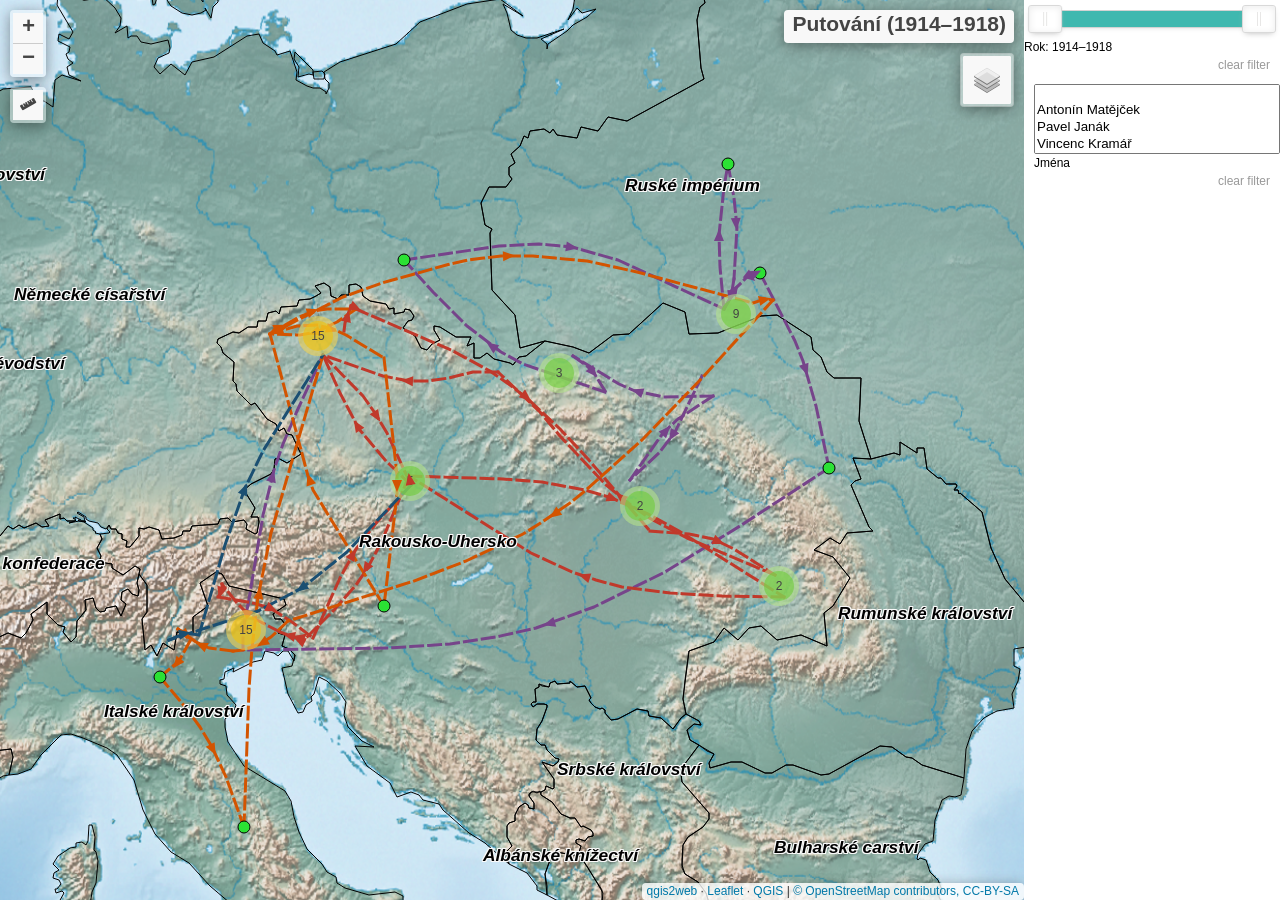
==== commit 53e53c34: "Add files via upload" ====
--- a/index.html
+++ b/index.html
@@ -49,12 +49,6 @@
         <script src="data/Pohybosob_4.js"></script>
         <script src="data/Navtvenmsta_5.js"></script>
         <script>
-        // --- Vlastní úprava: pevný počáteční pohled na mapu ---
-        // Původní map.fitBounds(...) si samo dopočítávalo zoom podle aktuální
-        // pixelové velikosti #map divu - na notebooku a na velkém externím
-        // monitoru proto vycházel jiný zoom a tedy i jiný (dole navíc natvrdo
-        // zamčený) výřez mapy. Střed a zoom jsou teď pevně dané (setView), takže
-        // měřítko i výřez jsou na všech zařízeních stejné.
         var map = L.map('map', {
             zoomControl: false,
             maxZoom: 11,
@@ -68,12 +62,6 @@
         map.attributionControl.setPrefix('<a href="https://github.com/qgis2web/qgis2web" target="_blank">qgis2web</a> &middot; <a href="https://leafletjs.com" title="A JS library for interactive maps">Leaflet</a> &middot; <a href="https://qgis.org">QGIS</a>');
         var autolinker = new Autolinker({truncate: {length: 30, location: 'smart'}});
 
-        // --- Vlastní úprava: sjednocení názvů atributů mezi vrstvou bodů a vrstvou tras,
-        //     aby filtr Rok / Jména fungoval na obou vrstvách stejně (qgis2web export
-        //     má u bodů atributy 'ROK' a 'Jméno' ve zkráceném tvaru, např. "Zd. Wirth",
-        //     u linek atributy 'Rok' a 'Jména ' v plném tvaru, např. "Zdeněk Wirth").
-        //     Mapování zkratka -> plné jméno se dopočítá dynamicky z vrstvy tras podle
-        //     příjmení, takže funguje i po případné další změně jmen v QGISu. ---
         (function normalizeAttributesForFilter() {
             if (typeof json_Navtvenmsta_5 === 'undefined' || typeof json_Pohybosob_4 === 'undefined') return;
             var surnameToFullName = {};
@@ -403,14 +391,6 @@
 			layer.bindPopup(content, { maxHeight: 400 });
         }
 
-        // --- Vlastní úprava: velikost a barva bodu podle toho, jestli jde o
-        //     počáteční, koncový nebo průběžný bod cesty dané osoby. Dřívější
-        //     export měl k tomu přímo pole 'Druh' (1 = start, 2 = konec, jinak
-        //     mezizastávka) - to už v datech není, ale je tu pole 'PORADI',
-        //     které čísluje zastávky KAŽDÉ OSOBY zvlášť od 1 do N v pořadí
-        //     cesty. Nejmenší PORADI dané osoby je tedy počáteční bod, největší
-        //     koncový bod, vše mezi tím mezizastávka - spočítá se to jednou
-        //     dopředu z celé (nefiltrované) vrstvy bodů.
         var poradiRangeByJmeno_Navtvenmsta_5 = {};
         (function () {
             if (typeof json_Navtvenmsta_5 === 'undefined') return;
@@ -482,8 +462,6 @@
         bounds_group.addLayer(layer_Navtvenmsta_5);
         cluster_Navtvenmsta_5.addTo(map);
 
-        // --- Vlastní úprava: šipky se směrem pohybu na trasách (Pohybosob_4) ---
-        // Barvy odpovídají barvám linek v style_Pohybosob_4_0.
         var personColors_Pohybosob_4 = {
             'Janak': 'rgba(192,57,43,1.0)',
             'Kramar': 'rgba(211,84,0,1.0)',
@@ -510,7 +488,6 @@
             return 2 * R * Math.asin(Math.sqrt(h));
         }
         function midpointWithBearing(coords) {
-            // coords: pole bodů [lon, lat] jedné linie (jeden úsek trasy)
             if (!coords || coords.length < 2) return null;
             var dist = [0];
             for (var i = 1; i < coords.length; i++) {
@@ -539,15 +516,6 @@
                 feature.geometry.coordinates.forEach(function (lineCoords) {
                     var arrow = midpointWithBearing(lineCoords);
                     if (!arrow) return;
-                    // Pozn.: šipka je nakreslená jako SVG trojúhelník, jehož těžiště
-                    // leží přesně ve středu SVG (8,8) - kolem tohoto bodu se zároveň
-                    // otáčí (transform="rotate(...)" v samotném SVG, ne CSS transform
-                    // na obalovém divu). Díky tomu zůstává těžiště šipky přesně na
-                    // bodu arrow.latlng (střed linie) při libovolném úhlu natočení -
-                    // dřívější verze (CSS border-trik + CSS transform:rotate na celém
-                    // ikonovém divu) měla těžiště trojúhelníku posunuté od skutečného
-                    // středu ohraničujícího boxu, takže se šipka po otočení vizuálně
-                    // posouvala mimo osu linie.
                     var icon = L.divIcon({
                         className: 'movement-arrow-icon',
                         html: '<svg width="16" height="16" viewBox="0 0 16 16" style="overflow:visible;">' +
@@ -562,8 +530,6 @@
         }
         rebuildArrows_Pohybosob_4();
         layer_Pohybosob_4_arrows.addTo(map);
-        // Šipky nemají vlastní položku v přepínači vrstev - řídí se viditelností
-        // vrstvy "Pohyb osob" (layer_Pohybosob_4), zapnou/vypnou se s ní společně.
         map.on('overlayadd', function (e) {
             if (e.layer === layer_Pohybosob_4) {
                 layer_Pohybosob_4_arrows.addTo(map);
@@ -625,17 +591,6 @@
         });
         lay.addTo(map);
 
-        // --- Vlastní úprava: správné vycentrování názvů států (Hranice_3) ---
-        // Leaflet u polygonu s více částmi (MultiPolygon) bere pro výchozí
-        // umístění tooltipu (getCenter) pouze PRVNÍ část geometrie - pokud má
-        // stát v datech kromě hlavního území i drobné ostrůvky/exklávy jako
-        // samostatné části pole coordinates, může tak popisek skončit
-        // uprostřed malého ostrůvku daleko od zbytku země (přesně to se dělo
-        // u Německa - popisek byl na ostrůvku v Baltském moři na severu).
-        // Místo toho si pro každý stát najdeme "vizuální střed" (pól
-        // nepřístupnosti / pole of inaccessibility, stejný princip jako
-        // používá např. Mapbox pro popisky států) největší souvislé části
-        // jeho území, a tooltip na tento bod výslovně umístíme.
         function ringSignedArea(ring) {
             var sum = 0;
             for (var i = 0, len = ring.length, j = len - 1; i < len; j = i++) {
@@ -658,7 +613,6 @@
             dx = px - x; dy = py - y;
             return Math.sqrt(dx * dx + dy * dy);
         }
-        // Znaménková vzdálenost bodu od polygonu (kladná uvnitř, záporná vně)
         function pointToPolygonDist(x, y, rings) {
             var inside = false, minDist = Infinity;
             for (var k = 0; k < rings.length; k++) {
@@ -690,8 +644,6 @@
             if (area === 0) return makeCell(ring[0][0], ring[0][1], 0, rings);
             return makeCell(x / area, y / area, 0, rings);
         }
-        // "Pole of inaccessibility" - bod uvnitř polygonu nejdál od hranice,
-        // vhodný pro umístění popisku i u nepravidelných/protáhlých tvarů.
         function polylabel(rings) {
             var outer = rings[0];
             var minX, minY, maxX, maxY;
@@ -731,21 +683,11 @@
             }
             return { lon: bestCell.x, lat: bestCell.y };
         }
-        // Oblast, ve které leží "hlavní" (mapované) území států na této mapě -
-        // vylučuje vzdálené zámořské državy typu Grónska u Dánska, které by
-        // jinak jako plošně největší část geometrie přetáhly popisek úplně
-        // mimo Evropu. Když by state neměl žádnou část v této oblasti,
-        // použije se prostě plošně největší část (bezpečná záloha).
         var LABEL_REGION = { minLon: -15, maxLon: 185, minLat: 8, maxLat: 79 };
         function inLabelRegion(c) {
             return c[0] >= LABEL_REGION.minLon && c[0] <= LABEL_REGION.maxLon &&
                    c[1] >= LABEL_REGION.minLat && c[1] <= LABEL_REGION.maxLat;
         }
-        // Ořízne polygon (Sutherland-Hodgman) na obdélníkovou oblast - používá se níže,
-        // aby se u rozlehlých států (Rusko, Osmanská říše), které zasahují daleko mimo
-        // Evropu, hledal "vizuální střed" jen v té části území, která je na téhle mapě
-        // skutečně vidět a relevantní - jinak by pól nepřístupnosti u obřího a nepravidelně
-        // tvarovaného státu jako Rusko vyšel někde na Sibiři/v Kazachstánu, mimo záběr mapy.
         function clipRingToBBox(ring, minX, minY, maxX, maxY) {
             function clipEdge(points, inside, intersect) {
                 var out = [];
@@ -775,24 +717,11 @@
             if (pts.length) pts.push(pts[0]);
             return pts;
         }
-        // Skutečná viditelná/plovatelná oblast mapy (stejné hranice jako
-        // map.fitBounds výš - mapa má nastavené maxBounds, takže mimo tento
-        // obdélník se uživatel nikdy nedostane). Popisek necháváme na jeho
-        // přirozeném geometrickém středu, POKUD leží uvnitř - a teprve když by
-        // vyšel mimo (typicky u obřích/nepravidelných států jako Rusko, Osmanská
-        // říše nebo Švédsko, kde "vizuální střed" celého území padne daleko za
-        // hranu mapy), dopočítáme náhradní bod jen z té části území, která se na
-        // mapě opravdu zobrazuje - ať je popisek vždy někde vidět.
         var MAP_VIEW_BOUNDS = { minLon: 4.08157305298569, minLat: 41.927088784312986, maxLon: 33.1164705086548, maxLat: 54.69405779497386 };
         function isInMapViewBounds(pt) {
             return pt.lon >= MAP_VIEW_BOUNDS.minLon && pt.lon <= MAP_VIEW_BOUNDS.maxLon &&
                    pt.lat >= MAP_VIEW_BOUNDS.minLat && pt.lat <= MAP_VIEW_BOUNDS.maxLat;
         }
-        // Ruční výjimka: u Ruského impéria je i běžně dopočítaný náhradní bod
-        // (viz labelPointForGeometry níže) posunutý až k pravému okraji mapy,
-        // kde je popisek hůř čitelný. Pro tento stát proto počítáme "vizuální
-        // střed" jen z užšího výřezu blíž k jeho západní hranici (tehdejší
-        // Polsko/Pobaltí byly součástí Ruského impéria), aby byl popisek lépe vidět.
         var COUNTRY_LABEL_CLIP_OVERRIDES = {
             'Ruské impérium': { minLon: MAP_VIEW_BOUNDS.minLon, minLat: MAP_VIEW_BOUNDS.minLat, maxLon: 24, maxLat: MAP_VIEW_BOUNDS.maxLat }
         };
@@ -814,9 +743,6 @@
             var naturalPt = polylabel(poly);
             var override = name ? COUNTRY_LABEL_CLIP_OVERRIDES[name] : null;
             if (!override && isInMapViewBounds(naturalPt)) return naturalPt;
-            // Přirozený střed je mimo viditelnou oblast mapy (nebo je pro tento
-            // stát ručně vynucený užší výřez) - zkusíme spočítat střed jen z té
-            // části státu, která do daného obdélníku skutečně zasahuje.
             var clipBounds = override || MAP_VIEW_BOUNDS;
             var clippedOuter = clipRingToBBox(poly[0], clipBounds.minLon, clipBounds.minLat, clipBounds.maxLon, clipBounds.maxLat);
             var minAreaFraction = override ? 0.001 : 0.02;
@@ -828,13 +754,8 @@
                 }
                 return polylabel(clippedPoly);
             }
-            // I mimo mapu je to pořád nejlepší dostupný bod (stát na mapě
-            // prakticky vůbec není vidět, např. jen nepatrným okrajem).
             return naturalPt;
         }
-        // Ruční drobné doladění pozice u vybraných zemí - na výslovné přání
-        // posunuté o pár desetin stupně daným směrem oproti běžně
-        // vypočtenému bodu (beze změny samotného výpočtu/algoritmu).
         var COUNTRY_LABEL_NUDGE = {
             'Francouzská republika': { dLon: -0.6, dLat: 0 },
             'Nizozemské království': { dLon: 0, dLat: -0.5 }
@@ -867,15 +788,6 @@
               addLabel(layer, i);
               i++;
         });
-        // --- Vlastní úprava: udržení pozice popisků zemí po zazoomování/odzoomování ---
-        // Vrstva hranic (layer_Hranice_3) se v určitém rozsahu zoomu automaticky
-        // skrývá a znovu zobrazuje (viz map.on("zoomend", ...) níže). Leaflet při
-        // každém opětovném přidání vrstvy na mapu interně otevře permanentní
-        // tooltip znovu a - protože jsme mu explicitně nepředali souřadnice -
-        // spočítá si vlastní výchozí pozici z ohraničujícího obdélníku geometrie
-        // (layer.getCenter()), čímž přepíše náš vypočtený "vizuální střed" a
-        // popisky se rozhodí. Proto při každém opětovném přidání vrstvy na mapu
-        // znovu vynutíme naši vlastní pozici.
         map.on('layeradd', function (e) {
             if (e.layer === layer_Hranice_3) {
                 layer_Hranice_3.eachLayer(placeCountryLabel);
@@ -1044,7 +956,6 @@
             filterVals.push(parseInt(value))
             }
             val_Rok = document.getElementById('val_Rok');
-            // Vlastní úprava: pomlčka mezi lety sjednocená s titulkem mapy (en dash "–", bez mezer)
             val_Rok.innerHTML = values.join('–');
                 filterFunc()
             });
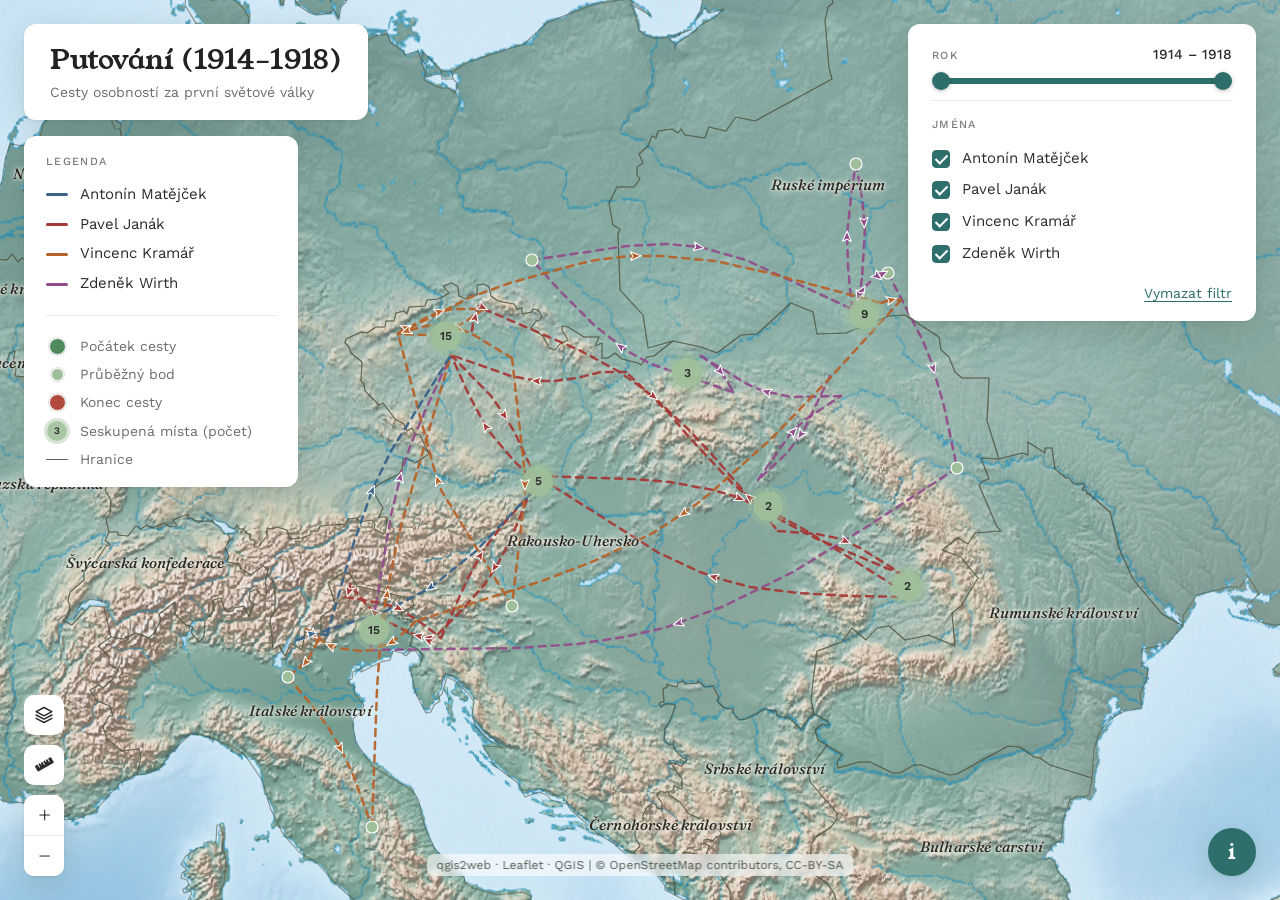
==== commit c4b8b9e2: "Add files via upload" ====
--- a/index.html
+++ b/index.html
@@ -1,5 +1,5 @@
 <!doctype html>
-<html lang="en">
+<html lang="cs">
     <head>
         <meta charset="utf-8">
         <meta http-equiv="X-UA-Compatible" content="IE=edge">
@@ -16,6 +16,10 @@
 <link rel="stylesheet" href="css/nouislider.min.css">
         <link rel="stylesheet" href="css/leaflet.photon.css">
         <link rel="stylesheet" href="css/leaflet-measure.css">
+        <link rel="preconnect" href="https://fonts.googleapis.com">
+        <link rel="preconnect" href="https://fonts.gstatic.com" crossorigin>
+        <link rel="stylesheet" href="https://fonts.googleapis.com/css2?family=Young+Serif&family=Fraunces:ital,opsz,wght@1,9..144,500&family=Work+Sans:wght@300;400;500;600&display=swap">
+        <link rel="stylesheet" href="css/vzhled.css">
         <style>
         html, body, #map {
             width: 100%;
@@ -59,6 +63,9 @@
             )
         }).setView([48.713509044983, 18.599021780820255], 6);
         var hash = new L.Hash(map);
+        // vlastní roh ovládacích prvků „dole uprostřed“ (pro atribuci)
+        map._controlCorners['bottomcenter'] = L.DomUtil.create('div', 'leaflet-bottom leaflet-center', map._controlContainer);
+        map.attributionControl.setPosition('bottomcenter');
         map.attributionControl.setPrefix('<a href="https://github.com/qgis2web/qgis2web" target="_blank">qgis2web</a> &middot; <a href="https://leafletjs.com" title="A JS library for interactive maps">Leaflet</a> &middot; <a href="https://qgis.org">QGIS</a>');
         var autolinker = new Autolinker({truncate: {length: 30, location: 'smart'}});
 
@@ -156,21 +163,22 @@
                 popup._contentNode.classList.remove('media');
             }
         }
-        var title = new L.Control({'position':'topright'});
+        var title = new L.Control({'position':'topleft'});
         title.onAdd = function (map) {
-            this._div = L.DomUtil.create('div', 'info');
+            this._div = L.DomUtil.create('div', 'map-card map-title');
             this.update();
+            L.DomEvent.disableClickPropagation(this._div);
             return this._div;
         };
         title.update = function () {
-            this._div.innerHTML = '<h2>Putování (1914–1918)</h2>';
+            this._div.innerHTML = '<h1>Putování (1914–1918)</h1><p>Cesty osobností za první světové války</p>';
         };
         title.addTo(map);
         var zoomControl = L.control.zoom({
-            position: 'topleft'
+            position: 'bottomleft'
         }).addTo(map);
         var measureControl = new L.Control.Measure({
-            position: 'topleft',
+            position: 'bottomleft',
             primaryLengthUnit: 'meters',
             secondaryLengthUnit: 'kilometers',
             primaryAreaUnit: 'sqmeters',
@@ -256,11 +264,11 @@
             return {
                 pane: 'pane_Hranice_3',
                 opacity: 1,
-                color: 'rgba(0,0,0,1.0)',
+                color: 'rgba(80,85,66,0.6)',
                 dashArray: '',
-                lineCap: 'butt',
-                lineJoin: 'miter',
-                weight: 1.0, 
+                lineCap: 'round',
+                lineJoin: 'round',
+                weight: 1.1,
                 fillOpacity: 0,
                 interactive: false,
             }
@@ -295,60 +303,33 @@
 			layer.bindPopup(content, { maxHeight: 400 });
         }
 
+        // barvy osob (trasy, šipky, legenda) — tlumená paleta z návrhu „Varianta 1 – Minimalistická“
+        var personColors_Pohybosob_4 = {
+            'Janak': '#a43a37',
+            'Kramar': '#b6622b',
+            'Matejcka': '#3b6489',
+            'Wirth': '#914e8b'
+        };
+        // pořadí a celá jména osob pro legendu a filtr
+        var persons_Pohybosob_4 = [
+            { key: 'Matejcka', name: 'Antonín Matějček' },
+            { key: 'Janak', name: 'Pavel Janák' },
+            { key: 'Kramar', name: 'Vincenc Kramář' },
+            { key: 'Wirth', name: 'Zdeněk Wirth' }
+        ];
         function style_Pohybosob_4_0(feature) {
-            switch(String(feature.properties['q2wHide_jmeno'])) {
-                case 'Janak':
-                    return {
+            var color = personColors_Pohybosob_4[String(feature.properties['q2wHide_jmeno'])];
+            if (!color) return {};
+            return {
                 pane: 'pane_Pohybosob_4',
-                opacity: 1,
-                color: 'rgba(192,57,43,1.0)',
-                dashArray: '12.0,6.0',
-                lineCap: 'square',
-                lineJoin: 'bevel',
-                weight: 3.0,
+                opacity: 0.95,
+                color: color,
+                dashArray: '7,6',
+                lineCap: 'round',
+                lineJoin: 'round',
+                weight: 2.5,
                 fillOpacity: 0,
                 interactive: true,
-            }
-                    break;
-                case 'Kramar':
-                    return {
-                pane: 'pane_Pohybosob_4',
-                opacity: 1,
-                color: 'rgba(211,84,0,1.0)',
-                dashArray: '12.0,6.0',
-                lineCap: 'square',
-                lineJoin: 'bevel',
-                weight: 3.0,
-                fillOpacity: 0,
-                interactive: true,
-            }
-                    break;
-                case 'Matejcka':
-                    return {
-                pane: 'pane_Pohybosob_4',
-                opacity: 1,
-                color: 'rgba(27,79,114,1.0)',
-                dashArray: '12.0,6.0',
-                lineCap: 'square',
-                lineJoin: 'bevel',
-                weight: 3.0,
-                fillOpacity: 0,
-                interactive: true,
-            }
-                    break;
-                case 'Wirth':
-                    return {
-                pane: 'pane_Pohybosob_4',
-                opacity: 1,
-                color: 'rgba(118,68,138,1.0)',
-                dashArray: '12.0,6.0',
-                lineCap: 'square',
-                lineJoin: 'bevel',
-                weight: 3.0,
-                fillOpacity: 0,
-                interactive: true,
-            }
-                    break;
             }
         }
         map.createPane('pane_Pohybosob_4');
@@ -407,30 +388,36 @@
                 }
             });
         })();
+        // barvy navštívených míst (body, legenda)
+        var pointColors_Navtvenmsta_5 = {
+            start: '#4f8a5c',
+            mid: '#9fbf9a',
+            end: '#b04a3f'
+        };
         function style_Navtvenmsta_5_0(feature) {
             var jmeno = feature ? feature.properties['Jméno'] : null;
             var poradi = feature ? parseInt(feature.properties['PORADI'], 10) : NaN;
             var range = jmeno != null ? poradiRangeByJmeno_Navtvenmsta_5[jmeno] : null;
-            var radius = 6.0;
-            var fillColor = 'rgba(43,225,52,1.0)';
+            var radius = 5.5;
+            var fillColor = pointColors_Navtvenmsta_5.mid;
             if (range && !isNaN(poradi)) {
                 if (poradi === range.min) {
-                    radius = 14.0;
-                    fillColor = 'rgba(39,174,96,1.0)';
+                    radius = 8.5;
+                    fillColor = pointColors_Navtvenmsta_5.start;
                 } else if (poradi === range.max) {
-                    radius = 14.0;
-                    fillColor = 'rgba(192,57,43,1.0)';
+                    radius = 8.5;
+                    fillColor = pointColors_Navtvenmsta_5.end;
                 }
             }
             return {
                 pane: 'pane_Navtvenmsta_5',
                 radius: radius,
                 opacity: 1,
-                color: 'rgba(0,0,0,1.0)',
+                color: '#ffffff',
                 dashArray: '',
                 lineCap: 'butt',
                 lineJoin: 'miter',
-                weight: 1.0,
+                weight: 1.2,
                 fill: true,
                 fillOpacity: 1,
                 fillColor: fillColor,
@@ -462,12 +449,6 @@
         bounds_group.addLayer(layer_Navtvenmsta_5);
         cluster_Navtvenmsta_5.addTo(map);
 
-        var personColors_Pohybosob_4 = {
-            'Janak': 'rgba(192,57,43,1.0)',
-            'Kramar': 'rgba(211,84,0,1.0)',
-            'Matejcka': 'rgba(27,79,114,1.0)',
-            'Wirth': 'rgba(118,68,138,1.0)'
-        };
         function bearingBetween(lat1, lon1, lat2, lon2) {
             var toRad = function (d) { return d * Math.PI / 180; };
             var toDeg = function (r) { return r * 180 / Math.PI; };
@@ -518,11 +499,11 @@
                     if (!arrow) return;
                     var icon = L.divIcon({
                         className: 'movement-arrow-icon',
-                        html: '<svg width="16" height="16" viewBox="0 0 16 16" style="overflow:visible;">' +
-                              '<polygon points="8,0 3,12 13,12" fill="' + color + '" transform="rotate(' + arrow.bearing + ' 8 8)"></polygon>' +
+                        html: '<svg width="14" height="14" viewBox="0 0 16 16" style="overflow:visible;">' +
+                              '<polygon points="8,1 3,13 8,10.5 13,13" fill="' + color + '" stroke="#ffffff" stroke-width="1.2" stroke-linejoin="round" transform="rotate(' + arrow.bearing + ' 8 8)"></polygon>' +
                               '</svg>',
-                        iconSize: [16, 16],
-                        iconAnchor: [8, 8]
+                        iconSize: [14, 14],
+                        iconAnchor: [7, 7]
                     });
                     L.marker(arrow.latlng, { icon: icon, interactive: false, keyboard: false }).addTo(layer_Pohybosob_4_arrows);
                 });
@@ -573,10 +554,11 @@
             } else if (map.getZoom() > 7 || map.getZoom() < 2) {
                 map.removeLayer(layer_Hranice_3);
             }
+        // legenda je v samostatné kartě (viz níže), přepínač vrstev obsahuje jen názvy
         var overlaysTree = [
-            {label: 'Navštívená místa<br /><table><tr><td style="text-align: center;"><span style="display: inline-block; width: 16px; height: 16px; border-radius: 50%; background-color: rgba(39,174,96,1.0); border: 1px solid #000;"></span></td><td>Počátek cesty</td></tr><tr><td style="text-align: center;"><span style="display: inline-block; width: 9px; height: 9px; border-radius: 50%; background-color: rgba(43,225,52,1.0); border: 1px solid #000;"></span></td><td>Průběžný bod</td></tr><tr><td style="text-align: center;"><span style="display: inline-block; width: 16px; height: 16px; border-radius: 50%; background-color: rgba(192,57,43,1.0); border: 1px solid #000;"></span></td><td>Konec cesty</td></tr></table>', layer: cluster_Navtvenmsta_5},
-            {label: 'Pohyb osob<br /><table><tr><td style="text-align: center;"><img src="legend/Pohybosob_4_Janak0.png" /></td><td>Pavel Janák</td></tr><tr><td style="text-align: center;"><img src="legend/Pohybosob_4_Kramar1.png" /></td><td>Vincenc Kramář</td></tr><tr><td style="text-align: center;"><img src="legend/Pohybosob_4_Matejcka2.png" /></td><td>Antonín Matějček</td></tr><tr><td style="text-align: center;"><img src="legend/Pohybosob_4_Wirth3.png" /></td><td>Zdeněk Wirth</td></tr></table>', layer: layer_Pohybosob_4},
-            {label: '<img src="legend/Hranice_3.png" /> Hranice', layer: layer_Hranice_3},
+            {label: 'Navštívená místa', layer: cluster_Navtvenmsta_5},
+            {label: 'Pohyb osob', layer: layer_Pohybosob_4},
+            {label: 'Hranice', layer: layer_Hranice_3},
             {label: "Podkladová mapa 1", layer: layer_Podkladovmapa1_2},
             {label: "Podkladová mapa 2", layer: layer_Podkladovmapa2_1},
             {label: "OSM Standard", layer: layer_OSMStandard_0},]
@@ -587,9 +569,75 @@
             //openedSymbol: '&#8863; &#x1f5c1;',
             //collapseAll: 'Collapse all',
             //expandAll: 'Expand all',
+            position: 'bottomleft',
             collapsed: true,
         });
         lay.addTo(map);
+
+        // rozbalovací karta na úzkých obrazovkách (na telefonu je výchozí stav sbalený)
+        function makeCollapsibleCard(card) {
+            var toggle = card.querySelector('.card-toggle');
+            if (!toggle) return;
+            var setCollapsed = function (collapsed) {
+                card.classList.toggle('is-collapsed', collapsed);
+                toggle.setAttribute('aria-expanded', String(!collapsed));
+            };
+            toggle.addEventListener('click', function () {
+                setCollapsed(!card.classList.contains('is-collapsed'));
+            });
+            if (window.matchMedia && window.matchMedia('(max-width: 640px)').matches) {
+                setCollapsed(true);
+            }
+        }
+
+        var legend = L.control({position: 'topleft'});
+        legend.onAdd = function () {
+            var div = L.DomUtil.create('div', 'map-card legend-card');
+            var dot = function (size, color) {
+                return '<span class="legend-symbol"><span class="legend-dot" style="width:' + size + 'px;height:' + size + 'px;background:' + color + ';"></span></span>';
+            };
+            var html = '<button type="button" class="card-toggle" aria-expanded="true">Legenda</button>' +
+                '<div class="card-body"><ul class="legend-list">';
+            persons_Pohybosob_4.forEach(function (p) {
+                html += '<li class="legend-item"><span class="legend-symbol"><span class="legend-line" style="color:' +
+                    personColors_Pohybosob_4[p.key] + ';"></span></span>' + p.name + '</li>';
+            });
+            html += '</ul><div class="card-sep"></div><ul class="legend-list legend-list--minor">' +
+                '<li class="legend-item">' + dot(15, pointColors_Navtvenmsta_5.start) + 'Počátek cesty</li>' +
+                '<li class="legend-item">' + dot(11, pointColors_Navtvenmsta_5.mid) + 'Průběžný bod</li>' +
+                '<li class="legend-item">' + dot(15, pointColors_Navtvenmsta_5.end) + 'Konec cesty</li>' +
+                '<li class="legend-item"><span class="legend-symbol"><span class="legend-cluster">3</span></span>Seskupená místa (počet)</li>' +
+                '<li class="legend-item"><span class="legend-symbol"><span class="legend-line legend-line--thin"></span></span>Hranice</li>' +
+                '</ul></div>';
+            div.innerHTML = html;
+            makeCollapsibleCard(div);
+            L.DomEvent.disableClickPropagation(div);
+            L.DomEvent.disableScrollPropagation(div);
+            return div;
+        };
+        legend.addTo(map);
+
+        var infoControl = L.control({position: 'bottomright'});
+        infoControl.onAdd = function () {
+            var div = L.DomUtil.create('div', 'info-control');
+            div.innerHTML =
+                '<div class="map-card info-panel" id="infoPanel" hidden>' +
+                    '<h2>O mapě</h2>' +
+                    '<p>Interaktivní mapa zobrazuje cesty čtyř českých historiků umění a architektů — Pavla Janáka, Vincence Kramáře, Antonína Matějčka a Zdeňka Wirtha — v letech 1914–1918, tedy v období první světové války.</p>' +
+                    '<p>Obsah lze filtrovat podle roku a podle jména sledované osoby. Po kliknutí na navštívené místo nebo úsek trasy se zobrazí podrobnosti (místo, rok, pořadí v trase, osoba).</p>' +
+                '</div>' +
+                '<button type="button" class="info-btn" aria-label="O mapě" aria-expanded="false" aria-controls="infoPanel">i</button>';
+            var btn = div.querySelector('.info-btn');
+            var panel = div.querySelector('.info-panel');
+            btn.addEventListener('click', function () {
+                panel.hidden = !panel.hidden;
+                btn.setAttribute('aria-expanded', String(!panel.hidden));
+            });
+            L.DomEvent.disableClickPropagation(div);
+            L.DomEvent.disableScrollPropagation(div);
+            return div;
+        };
+        infoControl.addTo(map);
 
         function ringSignedArea(ring) {
             var sum = 0;
@@ -780,7 +828,7 @@
                 feature: layer.feature,
                 variables: {}
             };
-            layer.bindTooltip((layer.feature.properties['NAME'] !== null?String('<div style="color: #000000; font-size: 13pt; font-weight: bold; font-style: italic; font-family: \'Calibri\', sans-serif;">' + layer.feature.properties['NAME']) + '</div>':''), {permanent: true, offset: [-0, -16], className: 'css_Hranice_3', direction: 'center'});
+            layer.bindTooltip((layer.feature.properties['NAME'] !== null?String('<div class="country-label">' + layer.feature.properties['NAME']) + '</div>':''), {permanent: true, offset: [-0, -16], className: 'css_Hranice_3', direction: 'center'});
             placeCountryLabel(layer);
             labels.push(layer);
             totalMarkers += 1;
@@ -793,28 +841,33 @@
                 layer_Hranice_3.eachLayer(placeCountryLabel);
             }
         });
-        var mapDiv = document.getElementById('map');
-        var row = document.createElement('div');
-        row.className="row";
-        row.id="all";
-        row.style.height = "100%";
-        var col1 = document.createElement('div');
-        col1.className="col9";
-        col1.id = "mapWindow";
-        col1.style.height = "99%";
-        col1.style.width = "80%";
-        col1.style.display = "inline-block";
-        var col2 = document.createElement('div');
-        col2.className="col3";
-        col2.id = "menu";
-        col2.style.display = "inline-block";
-        mapDiv.parentNode.insertBefore(row, mapDiv);
-        document.getElementById("all").appendChild(col1);
-        document.getElementById("all").appendChild(col2);
-        col1.appendChild(mapDiv)
+        // filtr je plovoucí karta nad mapou (vpravo nahoře); jeho obsah se vkládá do #menu
+        var filterCard = L.control({position: 'topright'});
+        filterCard.onAdd = function () {
+            var div = L.DomUtil.create('div', 'map-card filter-card');
+            div.innerHTML = '<button type="button" class="card-toggle card-toggle--mobile" aria-expanded="true">Filtr</button>' +
+                '<div class="card-body" id="menu"></div>';
+            L.DomEvent.disableClickPropagation(div);
+            L.DomEvent.disableScrollPropagation(div);
+            return div;
+        };
+        filterCard.addTo(map);
+        makeCollapsibleCard(filterCard.getContainer());
         var Filters = {"Rok": "int","Jména ": "str"};
         function filterFunc() {
+          // každá datová vrstva se filtruje jen jednou (jednotlivé prvky GeoJSON vrstev
+          // dědí její dataVar/layerName, takže je map.eachLayer vrací také);
+          // navštívená místa jsou vložená ve shlukové vrstvě (MarkerCluster), takže je
+          // map.eachLayer nenajde — do filtrování se proto přidávají zvlášť
+          var filterLayers = [], seenLayers = {};
           map.eachLayer(function(lyr){
+            if (!("options" in lyr && "dataVar" in lyr["options"])) return;
+            if (seenLayers[lyr["options"]["layerName"]]) return;
+            seenLayers[lyr["options"]["layerName"]] = true;
+            filterLayers.push(lyr);
+          });
+          if (!seenLayers["layer_Navtvenmsta_5"]) filterLayers.push(layer_Navtvenmsta_5);
+          filterLayers.forEach(function(lyr){
           if ("options" in lyr && "dataVar" in lyr["options"]){
             features = this[lyr["options"]["dataVar"]].features.slice(0);
             try{
@@ -902,13 +955,18 @@
           if (lyr["options"]["layerName"] === "layer_Pohybosob_4") {
               rebuildArrows_Pohybosob_4();
           }
+          if (lyr === layer_Navtvenmsta_5) {
+              cluster_Navtvenmsta_5.clearLayers();
+              cluster_Navtvenmsta_5.addLayer(layer_Navtvenmsta_5);
+              return;
+          }
         var i = 0;
         layer_Hranice_3.eachLayer(function(layer) {
             var context = {
                 feature: layer.feature,
                 variables: {}
             };
-            layer.bindTooltip((layer.feature.properties['NAME'] !== null?String('<div style="color: #000000; font-size: 13pt; font-weight: bold; font-style: italic; font-family: \'Calibri\', sans-serif;">' + layer.feature.properties['NAME']) + '</div>':''), {permanent: true, offset: [-0, -16], className: 'css_Hranice_3', direction: 'center'});
+            layer.bindTooltip((layer.feature.properties['NAME'] !== null?String('<div class="country-label">' + layer.feature.properties['NAME']) + '</div>':''), {permanent: true, offset: [-0, -16], className: 'css_Hranice_3', direction: 'center'});
             placeCountryLabel(layer);
             labels.push(layer);
             totalMarkers += 1;
@@ -919,24 +977,17 @@
           }
           })
         }
-            document.getElementById("menu").appendChild(
-                document.createElement("div"));
+            var section_Rok = document.createElement("div");
+            section_Rok.className = "filter-section";
+            document.getElementById("menu").appendChild(section_Rok);
+            var lab_Rok = document.createElement('div');
+            lab_Rok.className = 'filter-head';
+            lab_Rok.innerHTML = '<span class="card-label">Rok</span><span id="val_Rok" class="filter-value"></span>';
+            section_Rok.appendChild(lab_Rok);
             var div_Rok = document.createElement("div");
             div_Rok.id = "div_Rok";
             div_Rok.className = "slider";
-            document.getElementById("menu").appendChild(div_Rok);
-            var lab_Rok = document.createElement('div');
-            lab_Rok.innerHTML  = 'Rok: <span id="val_Rok"></span>';
-            lab_Rok.className = 'filterlabel';
-            document.getElementById("menu").appendChild(lab_Rok);
-            var reset_Rok = document.createElement('div');
-            reset_Rok.innerHTML = 'clear filter';
-            reset_Rok.className = 'filterlabel';
-            lab_Rok.className = 'filterlabel';
-            reset_Rok.onclick = function() {
-                sel_Rok.noUiSlider.reset();
-            };
-            document.getElementById("menu").appendChild(reset_Rok);
+            section_Rok.appendChild(div_Rok);
             var sel_Rok = document.getElementById('div_Rok');
             noUiSlider.create(sel_Rok, {
                 connect: true,
@@ -956,42 +1007,70 @@
             filterVals.push(parseInt(value))
             }
             val_Rok = document.getElementById('val_Rok');
-            val_Rok.innerHTML = values.join('–');
+            val_Rok.innerHTML = values.join(' – ');
                 filterFunc()
             });
-            document.getElementById("menu").appendChild(
-                document.createElement("div"));
+            var sep_Jmna = document.createElement('div');
+            sep_Jmna.className = 'card-sep';
+            document.getElementById("menu").appendChild(sep_Jmna);
             var div_Jmna = document.createElement('div');
             div_Jmna.id = "div_Jmna";
-            div_Jmna.className= "filterselect";
+            div_Jmna.className= "filter-section";
             document.getElementById("menu").appendChild(div_Jmna);
+            var lab_Jmna = document.createElement('div');
+            lab_Jmna.innerHTML = 'Jména';
+            lab_Jmna.className = 'card-label';
+            div_Jmna.appendChild(lab_Jmna);
+            // skrytý výběr, ze kterého čte filterFunc(); ovládá se zaškrtávacími políčky
             sel_Jmna = document.createElement('select');
             sel_Jmna.multiple = true;
-            sel_Jmna.size = 4;
+            sel_Jmna.hidden = true;
             sel_Jmna.id = "sel_Jmna";
             var Jmna_options_str = "<option value='' unselected></option>";
-            sel_Jmna.onchange = function(){filterFunc()};
             Jmna_options_str  += '<option value="Antonín Matějček">Antonín Matějček</option>';
             Jmna_options_str  += '<option value="Pavel Janák">Pavel Janák</option>';
             Jmna_options_str  += '<option value="Vincenc Kramář">Vincenc Kramář</option>';
             Jmna_options_str  += '<option value="Zdeněk Wirth">Zdeněk Wirth</option>';
             sel_Jmna.innerHTML = Jmna_options_str;
             div_Jmna.appendChild(sel_Jmna);
-            var lab_Jmna = document.createElement('div');
-            lab_Jmna.innerHTML = 'Jména ';
-            lab_Jmna.className = 'filterlabel';
-            div_Jmna.appendChild(lab_Jmna);
-            var reset_Jmna = document.createElement('div');
-            reset_Jmna.innerHTML = 'clear filter';
-            reset_Jmna.className = 'filterlabel';
-            reset_Jmna.onclick = function() {
-                var options = document.getElementById("sel_Jmna").options;
-                for (var i=0; i < options.length; i++) {
-                    options[i].selected = false;
+            var checks_Jmna = [];
+            function syncJmnaSelection() {
+                var checked = checks_Jmna.filter(function (cb) { return cb.checked; })
+                                         .map(function (cb) { return cb.value; });
+                var allChecked = checked.length === checks_Jmna.length;
+                var options = sel_Jmna.options;
+                for (var i = 0; i < options.length; i++) {
+                    var v = options[i].value;
+                    // vše zaškrtnuto = bez filtru; nic nezaškrtnuto = vybrat jen prázdnou volbu, což skryje vše
+                    options[i].selected = allChecked ? false
+                        : (v === '' ? checked.length === 0 : checked.indexOf(v) >= 0);
                 }
                 filterFunc();
+            }
+            persons_Pohybosob_4.forEach(function (p) {
+                var label = document.createElement('label');
+                label.className = 'check-option';
+                var cb = document.createElement('input');
+                cb.type = 'checkbox';
+                cb.className = 'ui-check';
+                cb.value = p.name;
+                cb.checked = true;
+                cb.addEventListener('change', syncJmnaSelection);
+                label.appendChild(cb);
+                label.appendChild(document.createTextNode(p.name));
+                div_Jmna.appendChild(label);
+                checks_Jmna.push(cb);
+            });
+            var reset_filters = document.createElement('button');
+            reset_filters.type = 'button';
+            reset_filters.className = 'filter-reset';
+            reset_filters.textContent = 'Vymazat filtr';
+            reset_filters.onclick = function() {
+                checks_Jmna.forEach(function (cb) { cb.checked = true; });
+                syncJmnaSelection();
+                sel_Rok.noUiSlider.reset();
             };
-            div_Jmna.appendChild(reset_Jmna);
+            document.getElementById("menu").appendChild(reset_filters);
         L.ImageOverlay.include({
             getBounds: function () {
                 return this._bounds;
--- a/css/vzhled.css
+++ b/css/vzhled.css
@@ -0,0 +1,614 @@
+/*
+ * Vzhled mapy — „Varianta 1 – Minimalistická“
+ * Načítá se jako poslední styl, takže přepisuje výchozí vzhled z qgis2web.css,
+ * leaflet.css, filter.css, nouislider.min.css a MarkerCluster.Default.css.
+ */
+
+:root {
+    --ui-font: "Work Sans", "Segoe UI", system-ui, -apple-system, "Helvetica Neue", Arial, sans-serif;
+    --title-font: "Young Serif", Georgia, "Times New Roman", serif;
+    --label-font: "Fraunces", Georgia, "Times New Roman", serif;
+
+    --accent: #2e6f6b;
+    --accent-hover: #245955;
+    --ink: #2b2b2b;
+    --muted: #6d6d68;
+    --label: #7b7b77;
+    --card: #ffffff;
+    --line: #ebeae6;
+    --track: #e3e6e1;
+    --map-bg: #e7e4d5;
+
+    --radius: 12px;
+    --shadow: 0 8px 28px rgba(45, 50, 35, 0.14), 0 1px 3px rgba(45, 50, 35, 0.08);
+    --gap: 24px;
+}
+
+/* ---------- Plocha mapy ---------- */
+
+html, body {
+    background: var(--map-bg);
+}
+#map,
+#map.leaflet-container {
+    background: var(--map-bg);
+    padding-right: 0;
+    font-family: var(--ui-font);
+    color: var(--ink) !important;
+}
+
+/* ---------- Rozmístění ovládacích prvků ---------- */
+
+#map .leaflet-control {
+    box-shadow: none !important;
+    border-radius: var(--radius);
+    clear: both;
+}
+#map .leaflet-left .leaflet-control { margin-left: var(--gap); }
+#map .leaflet-right .leaflet-control { margin-right: var(--gap); }
+#map .leaflet-top .leaflet-control { margin-top: 16px; }
+#map .leaflet-top .leaflet-control:first-child { margin-top: var(--gap); }
+#map .leaflet-bottom .leaflet-control { margin-bottom: 10px; }
+#map .leaflet-bottom .leaflet-control:last-child { margin-bottom: var(--gap); }
+
+/* vlastní roh „dole uprostřed“ pro atribuci */
+#map .leaflet-bottom.leaflet-center {
+    left: 50%;
+    transform: translateX(-50%);
+    text-align: center;
+    max-width: calc(100% - 200px);
+}
+#map .leaflet-center .leaflet-control {
+    float: none;
+    margin: 0 0 18px;
+}
+
+/* ---------- Karty (nadpis, legenda, filtr, info) ---------- */
+
+#map .map-card {
+    background: var(--card);
+    border-radius: var(--radius);
+    box-shadow: var(--shadow) !important;
+    color: var(--ink);
+    font-family: var(--ui-font);
+    font-size: 14px;
+    line-height: 1.45;
+}
+
+.card-label,
+.card-toggle {
+    display: block;
+    margin: 0 0 10px;
+    padding: 0;
+    border: 0;
+    background: none;
+    font: 500 11px/1.4 var(--ui-font);
+    letter-spacing: 0.12em;
+    text-transform: uppercase;
+    color: var(--label);
+    text-align: left;
+}
+.card-sep {
+    height: 1px;
+    background: var(--line);
+    margin: 16px 0;
+}
+
+/* nadpis */
+#map .map-title {
+    padding: 20px 26px 18px;
+    max-width: 360px;
+}
+.map-title h1 {
+    margin: 0;
+    font-family: var(--title-font);
+    font-weight: 400;
+    font-size: 28px;
+    line-height: 1.15;
+    letter-spacing: -0.005em;
+    font-variant-numeric: lining-nums;
+    font-feature-settings: "lnum" 1;
+    color: #222;
+}
+.map-title p {
+    margin: 6px 0 0;
+    font-size: 14px;
+    color: var(--muted);
+}
+
+/* legenda */
+#map .legend-card {
+    padding: 18px 22px 14px;
+    width: 230px;
+}
+.legend-list {
+    list-style: none;
+    margin: 0;
+    padding: 0;
+}
+.legend-item {
+    display: flex;
+    align-items: center;
+    gap: 12px;
+    padding: 4px 0;
+    font-size: 15px;
+}
+.legend-list--minor .legend-item {
+    font-size: 14px;
+    color: var(--muted);
+}
+.legend-symbol {
+    flex: none;
+    width: 22px;
+    display: flex;
+    align-items: center;
+    justify-content: center;
+}
+.legend-line {
+    display: block;
+    width: 22px;
+    height: 3px;
+    border-radius: 2px;
+    background: currentColor;
+}
+.legend-line--thin {
+    height: 1px;
+    background: #5f6452;
+}
+.legend-dot {
+    display: block;
+    border-radius: 50%;
+    border: 1.5px solid #fff;
+    box-shadow: 0 0 0 1px rgba(0, 0, 0, 0.12);
+}
+.legend-cluster {
+    display: flex;
+    align-items: center;
+    justify-content: center;
+    width: 20px;
+    height: 20px;
+    border-radius: 50%;
+    background: rgba(159, 191, 154, 0.9);
+    box-shadow: 0 0 0 3px rgba(159, 191, 154, 0.4);
+    font-size: 10px;
+    font-weight: 600;
+    color: var(--ink);
+}
+
+/* filtr */
+#map .filter-card {
+    padding: 20px 24px 16px;
+    width: 300px;
+}
+#map #menu {
+    display: block;
+    width: auto;
+}
+.card-toggle--mobile {
+    display: none;
+}
+.filter-head {
+    display: flex;
+    justify-content: space-between;
+    align-items: baseline;
+    margin-bottom: 14px;
+}
+.filter-head .card-label {
+    margin: 0;
+}
+.filter-value {
+    font-size: 14px;
+    font-weight: 500;
+    color: var(--ink);
+}
+#menu .slider {
+    margin: 0 9px 6px;
+}
+.check-option {
+    display: flex;
+    align-items: center;
+    gap: 12px;
+    padding: 5px 0;
+    font-size: 15px;
+    cursor: pointer;
+    user-select: none;
+}
+.ui-check {
+    -webkit-appearance: none;
+    appearance: none;
+    flex: none;
+    width: 18px;
+    height: 18px;
+    margin: 0;
+    border: 1.5px solid #b8c1be;
+    border-radius: 4px;
+    background: #fff;
+    display: grid;
+    place-content: center;
+    cursor: pointer;
+    transition: background-color 0.15s, border-color 0.15s;
+}
+.ui-check::after {
+    content: "";
+    width: 5px;
+    height: 10px;
+    margin-top: -2px;
+    border: solid #fff;
+    border-width: 0 2.5px 2.5px 0;
+    transform: rotate(45deg);
+    opacity: 0;
+}
+.ui-check:checked {
+    background: var(--accent);
+    border-color: var(--accent);
+}
+.ui-check:checked::after {
+    opacity: 1;
+}
+.ui-check:focus-visible,
+.filter-reset:focus-visible,
+.info-btn:focus-visible,
+.card-toggle:focus-visible {
+    outline: 2px solid var(--accent);
+    outline-offset: 2px;
+}
+.filter-reset {
+    display: block;
+    margin: 12px 0 0 auto;
+    padding: 2px 0;
+    border: 0;
+    background: none;
+    font: 400 14px/1.4 var(--ui-font);
+    color: var(--accent);
+    text-decoration: underline;
+    text-underline-offset: 3px;
+    text-decoration-thickness: 1px;
+    cursor: pointer;
+}
+.filter-reset:hover {
+    color: var(--accent-hover);
+}
+
+/* posuvník roku (noUiSlider) */
+#menu .noUi-target {
+    height: 6px;
+    background: var(--track);
+    border: 0;
+    border-radius: 3px;
+    box-shadow: none;
+}
+#menu .noUi-connects {
+    border-radius: 3px;
+}
+#menu .noUi-connect {
+    background: var(--accent);
+}
+#menu .noUi-horizontal .noUi-handle {
+    width: 18px;
+    height: 18px;
+    top: -6px;
+    right: -9px;
+    left: auto;
+    border: 0;
+    border-radius: 50%;
+    background: var(--accent);
+    box-shadow: 0 1px 4px rgba(0, 0, 0, 0.25);
+    cursor: grab;
+}
+#menu .noUi-handle:before,
+#menu .noUi-handle:after {
+    display: none;
+}
+#menu .noUi-active {
+    cursor: grabbing;
+    box-shadow: 0 0 0 6px rgba(46, 111, 107, 0.18);
+}
+
+/* informační tlačítko */
+#map .info-control {
+    display: flex;
+    flex-direction: column;
+    align-items: flex-end;
+    gap: 12px;
+}
+.info-btn {
+    width: 48px;
+    height: 48px;
+    padding: 0;
+    border: 0;
+    border-radius: 50%;
+    background: var(--accent);
+    color: #fff;
+    font: 400 22px/48px var(--title-font);
+    box-shadow: var(--shadow);
+    cursor: pointer;
+    transition: background-color 0.15s;
+}
+.info-btn:hover {
+    background: var(--accent-hover);
+}
+#map .info-panel {
+    width: 320px;
+    padding: 18px 22px;
+}
+#map .info-panel[hidden] {
+    display: none;
+}
+.info-panel h2 {
+    margin: 0 0 8px;
+    font: 400 19px/1.25 var(--title-font);
+    color: #222;
+}
+.info-panel p {
+    margin: 0 0 8px;
+    color: var(--muted);
+}
+.info-panel p:last-child {
+    margin-bottom: 0;
+}
+
+/* ---------- Tlačítka mapy (přiblížení, měření, vrstvy) ---------- */
+
+#map .leaflet-bar,
+#map .leaflet-control-measure,
+#map .leaflet-control-layers {
+    border: 0 !important;
+    border-radius: 10px !important;
+    background: #fff !important;
+    box-shadow: var(--shadow) !important;
+    overflow: hidden;
+}
+#map .leaflet-bar a,
+#map .leaflet-control-zoom-in,
+#map .leaflet-control-zoom-out {
+    width: 40px;
+    height: 40px;
+    line-height: 40px;
+    font: 300 22px/40px var(--ui-font);
+    text-indent: 0;
+    color: var(--ink) !important;
+    background-color: #fff !important;
+    border-radius: 0 !important;
+    border-bottom: 1px solid var(--line);
+}
+#map .leaflet-bar a:last-child {
+    border-bottom: 0;
+}
+#map .leaflet-bar a:hover {
+    background-color: #f4f4f1 !important;
+}
+
+#map .leaflet-control-measure .leaflet-control-measure-toggle,
+#map .leaflet-control-measure .leaflet-control-measure-toggle:hover {
+    width: 40px !important;
+    height: 40px !important;
+    line-height: 40px !important;
+    font-size: 15px !important;
+    border-radius: 10px !important;
+    background-color: #fff !important;
+    background-image: none !important;
+    color: var(--ink) !important;
+}
+#map .leaflet-control-measure .leaflet-control-measure-interaction {
+    background-color: #fff !important;
+    padding: 12px 16px;
+    font: 13px/1.5 var(--ui-font);
+    color: var(--ink);
+}
+#map .leaflet-control-measure h3 {
+    font: 500 14px/1.4 var(--ui-font);
+    margin: 0 0 6px;
+}
+
+/* přepínač vrstev */
+#map .leaflet-control-layers {
+    padding: 0;
+    align-items: flex-start;
+}
+#map .leaflet-control-layers-toggle {
+    width: 40px;
+    height: 40px;
+    background-size: 20px 20px;
+    background-position: center;
+    background-repeat: no-repeat;
+    background-image: url("data:image/svg+xml,%3Csvg xmlns='http://www.w3.org/2000/svg' viewBox='0 0 24 24' fill='none' stroke='%232b2b2b' stroke-width='1.7' stroke-linejoin='round' stroke-linecap='round'%3E%3Cpath d='M12 3 2.5 8 12 13l9.5-5L12 3z'/%3E%3Cpath d='m2.5 12 9.5 5 9.5-5'/%3E%3Cpath d='m2.5 16 9.5 5 9.5-5'/%3E%3C/svg%3E");
+}
+#map .leaflet-control-layers-expanded {
+    padding: 14px 18px 12px !important;
+}
+#map .leaflet-control-layers-list {
+    font: 14px/1.9 var(--ui-font);
+    color: var(--ink);
+}
+#map .leaflet-control-layers-list input[type="checkbox"],
+#map .leaflet-control-layers-list input[type="radio"] {
+    accent-color: var(--accent);
+    margin-right: 6px;
+}
+#map .leaflet-control-layers-separator {
+    border-top-color: var(--line);
+}
+
+/* ---------- Atribuce ---------- */
+
+#map .leaflet-control-attribution {
+    background: rgba(255, 255, 255, 0.6) !important;
+    -webkit-backdrop-filter: blur(3px);
+    backdrop-filter: blur(3px);
+    box-shadow: none !important;
+    border-radius: 8px;
+    padding: 2px 10px;
+    font: 12px/1.5 var(--ui-font);
+    color: rgba(60, 62, 50, 0.8) !important;
+}
+#map .leaflet-control-attribution a {
+    color: rgba(60, 62, 50, 0.85) !important;
+    text-decoration: none;
+}
+#map .leaflet-control-attribution a:hover {
+    text-decoration: underline;
+}
+
+/* ---------- Vyskakovací okna (popupy) ---------- */
+
+#map .leaflet-popup-content-wrapper {
+    border-radius: var(--radius);
+    box-shadow: var(--shadow);
+    padding: 2px;
+}
+#map .leaflet-popup-content {
+    margin: 14px 20px 14px 18px;
+    font: 14px/1.5 var(--ui-font);
+    color: var(--ink);
+}
+#map .leaflet-popup-content table {
+    border-collapse: collapse;
+}
+#map .leaflet-popup-content th {
+    min-width: 0;
+    padding: 3px 16px 3px 0;
+    font: 500 11px/1.9 var(--ui-font);
+    letter-spacing: 0.1em;
+    text-transform: uppercase;
+    color: var(--label);
+}
+#map .leaflet-popup-content td {
+    min-width: 0;
+    padding: 3px 0;
+}
+#map .leaflet-popup-tip {
+    box-shadow: none;
+}
+#map a.leaflet-popup-close-button {
+    color: #9a9a95 !important;
+    top: 4px;
+    right: 4px;
+}
+
+/* ---------- Shluky bodů (MarkerCluster) ---------- */
+
+#map .marker-cluster-small,
+#map .marker-cluster-medium,
+#map .marker-cluster-large {
+    background-color: rgba(159, 191, 154, 0.4);
+}
+#map .marker-cluster-small div,
+#map .marker-cluster-medium div,
+#map .marker-cluster-large div {
+    background-color: rgba(159, 191, 154, 0.92);
+}
+#map .marker-cluster div {
+    font: 600 12px var(--ui-font);
+    color: var(--ink);
+}
+
+/* ---------- Popisky států ---------- */
+
+#map .country-label {
+    font-family: var(--label-font);
+    font-style: italic;
+    font-weight: 500;
+    font-size: 15px;
+    letter-spacing: 0.01em;
+    color: #2a2922;
+    white-space: nowrap;
+}
+#map .css_Hranice_3 {
+    text-shadow: 0 0 2px rgba(250, 248, 240, 0.95),
+        0 0 4px rgba(250, 248, 240, 0.85),
+        0 0 8px rgba(250, 248, 240, 0.6);
+}
+
+/* směrové šipky tras */
+.movement-arrow-icon {
+    background: none;
+    border: 0;
+}
+
+/* ---------- Úzké obrazovky (telefon) ---------- */
+
+@media (min-width: 641px) {
+    .legend-card .card-toggle {
+        pointer-events: none;
+        cursor: default;
+    }
+}
+
+@media (max-width: 640px) {
+    :root {
+        --gap: 12px;
+    }
+    #map .map-title {
+        padding: 12px 14px 10px;
+        max-width: calc(100vw - 150px);
+    }
+    .map-title h1 {
+        font-size: 19px;
+    }
+    .map-title p {
+        font-size: 12px;
+        margin-top: 3px;
+    }
+    #map .leaflet-top .leaflet-control {
+        margin-top: 10px;
+    }
+    #map .legend-card,
+    #map .filter-card {
+        padding: 12px 14px;
+        width: auto;
+        max-width: calc(100vw - 24px);
+    }
+    #map .filter-card {
+        width: 240px;
+        max-width: calc(100vw - 24px);
+    }
+    #map .filter-card.is-collapsed {
+        width: auto;
+    }
+    .card-toggle {
+        display: flex;
+        align-items: center;
+        gap: 8px;
+        margin: 0;
+        cursor: pointer;
+    }
+    .card-toggle--mobile {
+        display: flex;
+    }
+    .card-toggle::after {
+        content: "";
+        width: 6px;
+        height: 6px;
+        margin-top: 3px;
+        border: solid currentColor;
+        border-width: 0 1.5px 1.5px 0;
+        transform: rotate(-135deg);
+        transition: transform 0.15s;
+    }
+    .is-collapsed .card-toggle::after {
+        transform: rotate(45deg);
+        margin-top: -3px;
+    }
+    .card-toggle + .card-body {
+        margin-top: 10px;
+    }
+    .is-collapsed .card-body,
+    #map .is-collapsed #menu {
+        display: none;
+    }
+    .legend-item,
+    .check-option {
+        font-size: 14px;
+    }
+    #map .info-panel {
+        width: calc(100vw - 24px - 0px);
+        max-width: 320px;
+    }
+    #map .leaflet-bottom.leaflet-center {
+        max-width: calc(100% - 130px);
+    }
+    #map .leaflet-control-attribution {
+        font-size: 10px;
+        line-height: 1.35;
+    }
+}
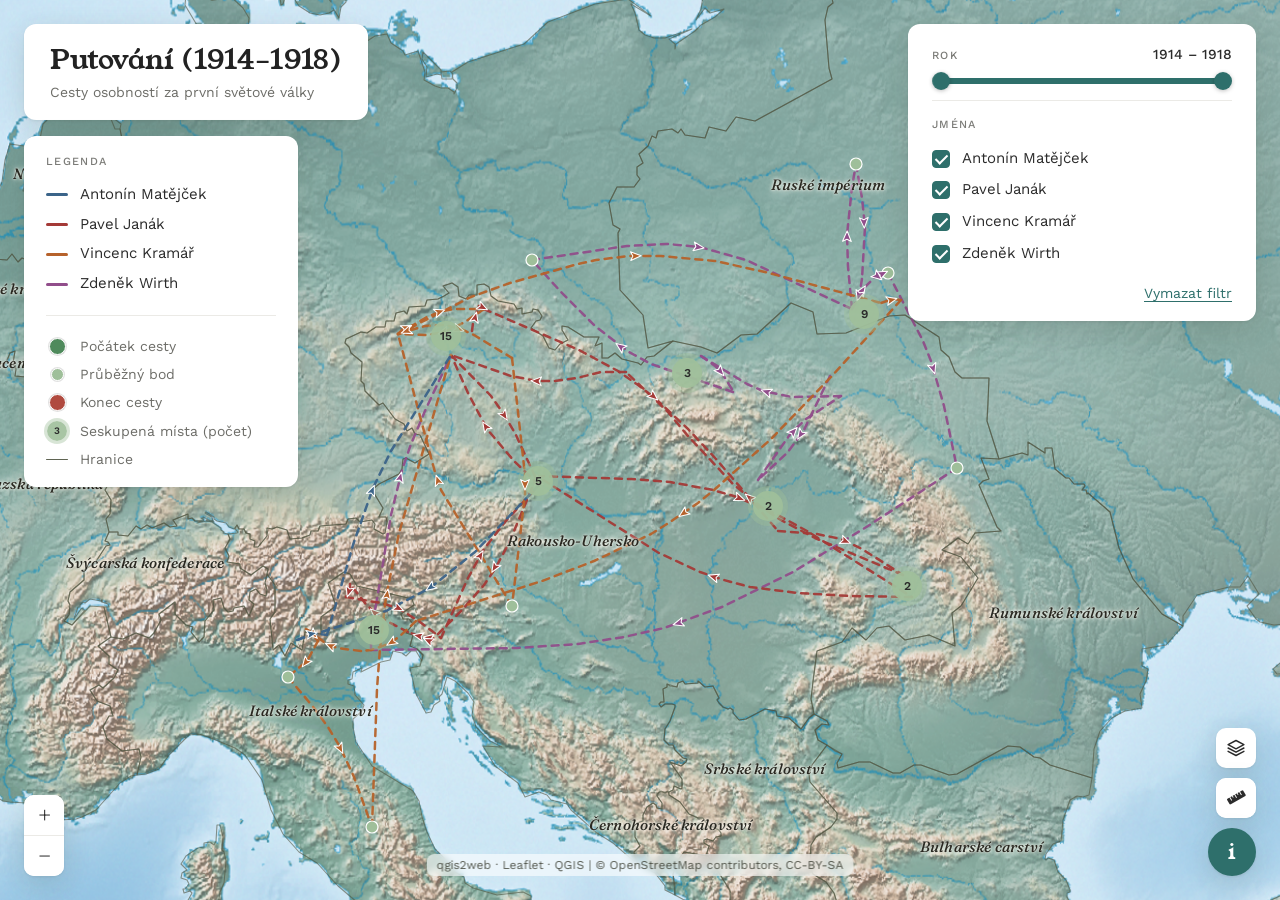
==== commit 6fb88fcc: "Add files via upload" ====
--- a/index.html
+++ b/index.html
@@ -178,7 +178,7 @@
             position: 'bottomleft'
         }).addTo(map);
         var measureControl = new L.Control.Measure({
-            position: 'bottomleft',
+            position: 'bottomright',
             primaryLengthUnit: 'meters',
             secondaryLengthUnit: 'kilometers',
             primaryAreaUnit: 'sqmeters',
@@ -569,7 +569,7 @@
             //openedSymbol: '&#8863; &#x1f5c1;',
             //collapseAll: 'Collapse all',
             //expandAll: 'Expand all',
-            position: 'bottomleft',
+            position: 'bottomright',
             collapsed: true,
         });
         lay.addTo(map);
--- a/css/vzhled.css
+++ b/css/vzhled.css
@@ -304,6 +304,20 @@
     box-shadow: 0 0 0 6px rgba(46, 111, 107, 0.18);
 }
 
+/* pravý dolní roh: vrstvy a měření nad tlačítkem „i“ */
+#map .leaflet-bottom.leaflet-right {
+    display: flex;
+    flex-direction: column;
+    align-items: flex-end;
+}
+#map .leaflet-bottom.leaflet-right .leaflet-control {
+    margin-bottom: 10px;
+}
+#map .leaflet-bottom.leaflet-right .info-control {
+    order: 1;
+    margin-bottom: var(--gap);
+}
+
 /* informační tlačítko */
 #map .info-control {
     display: flex;
